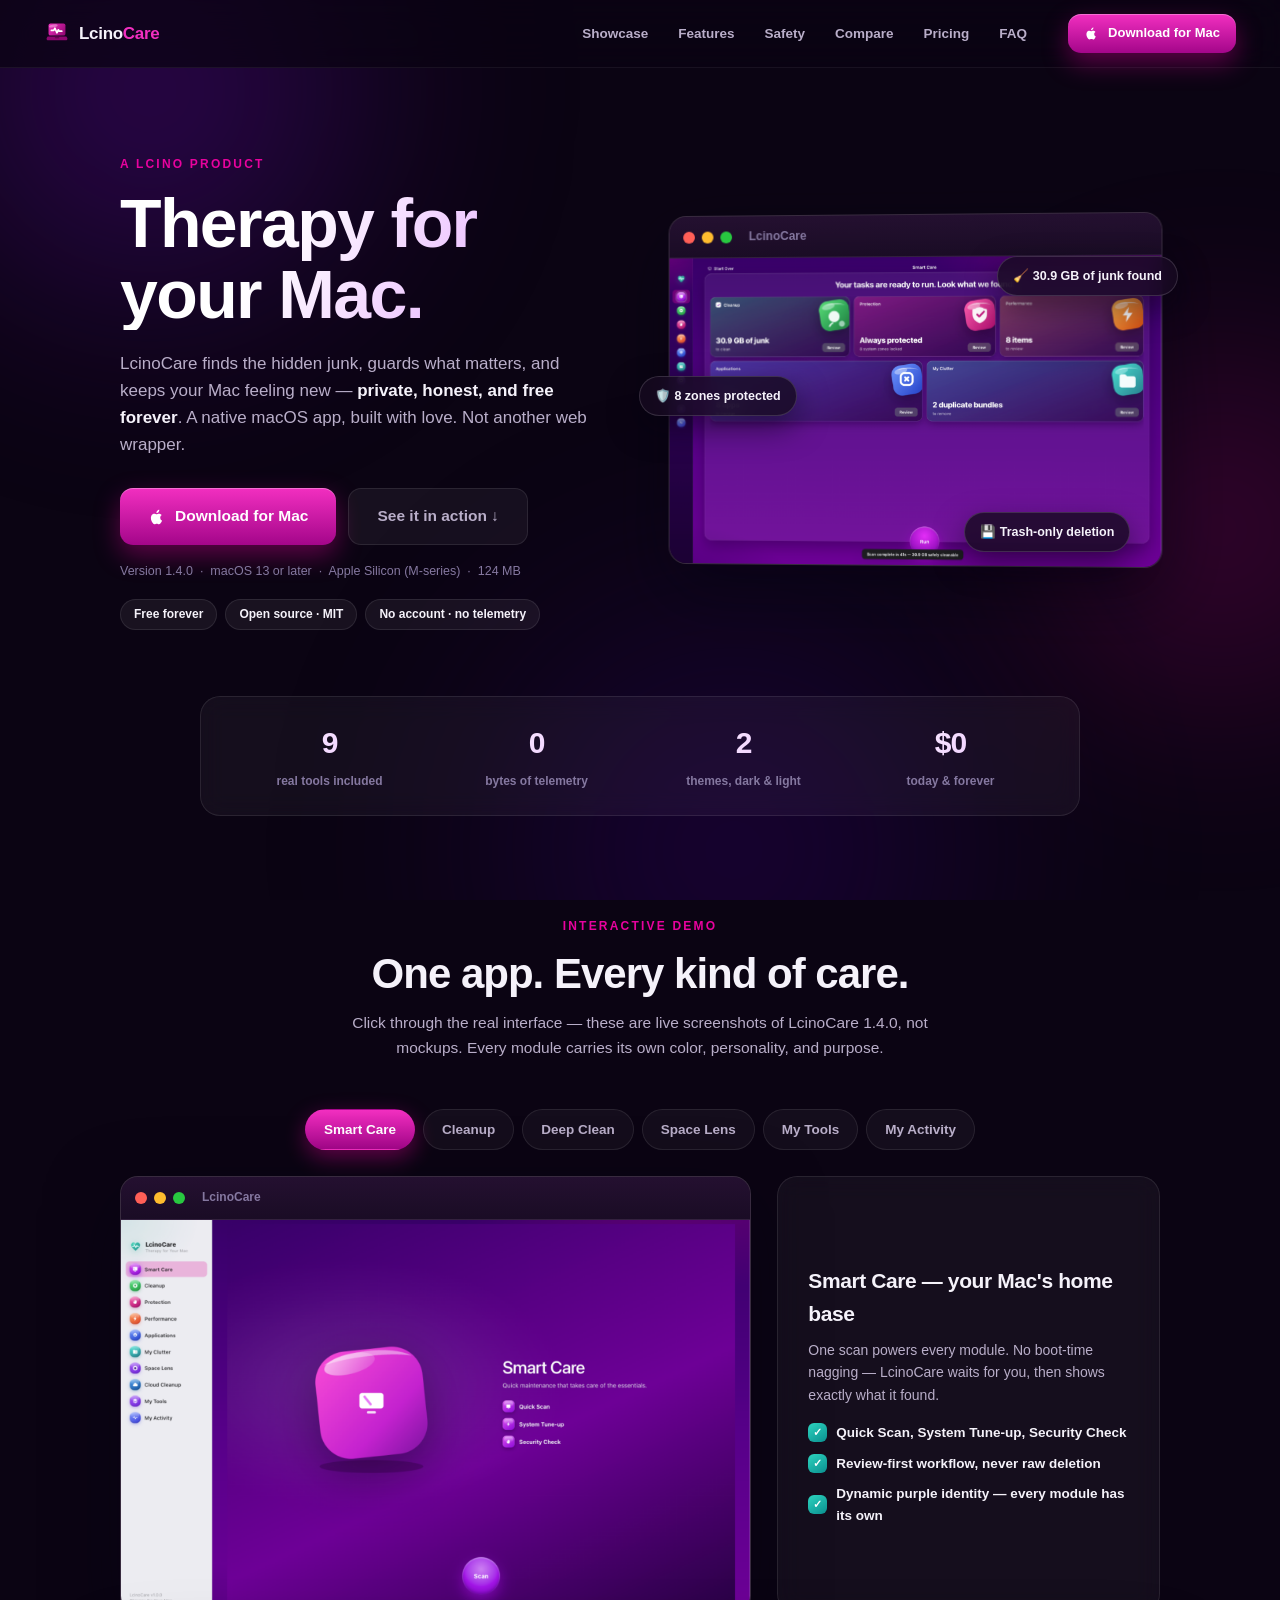
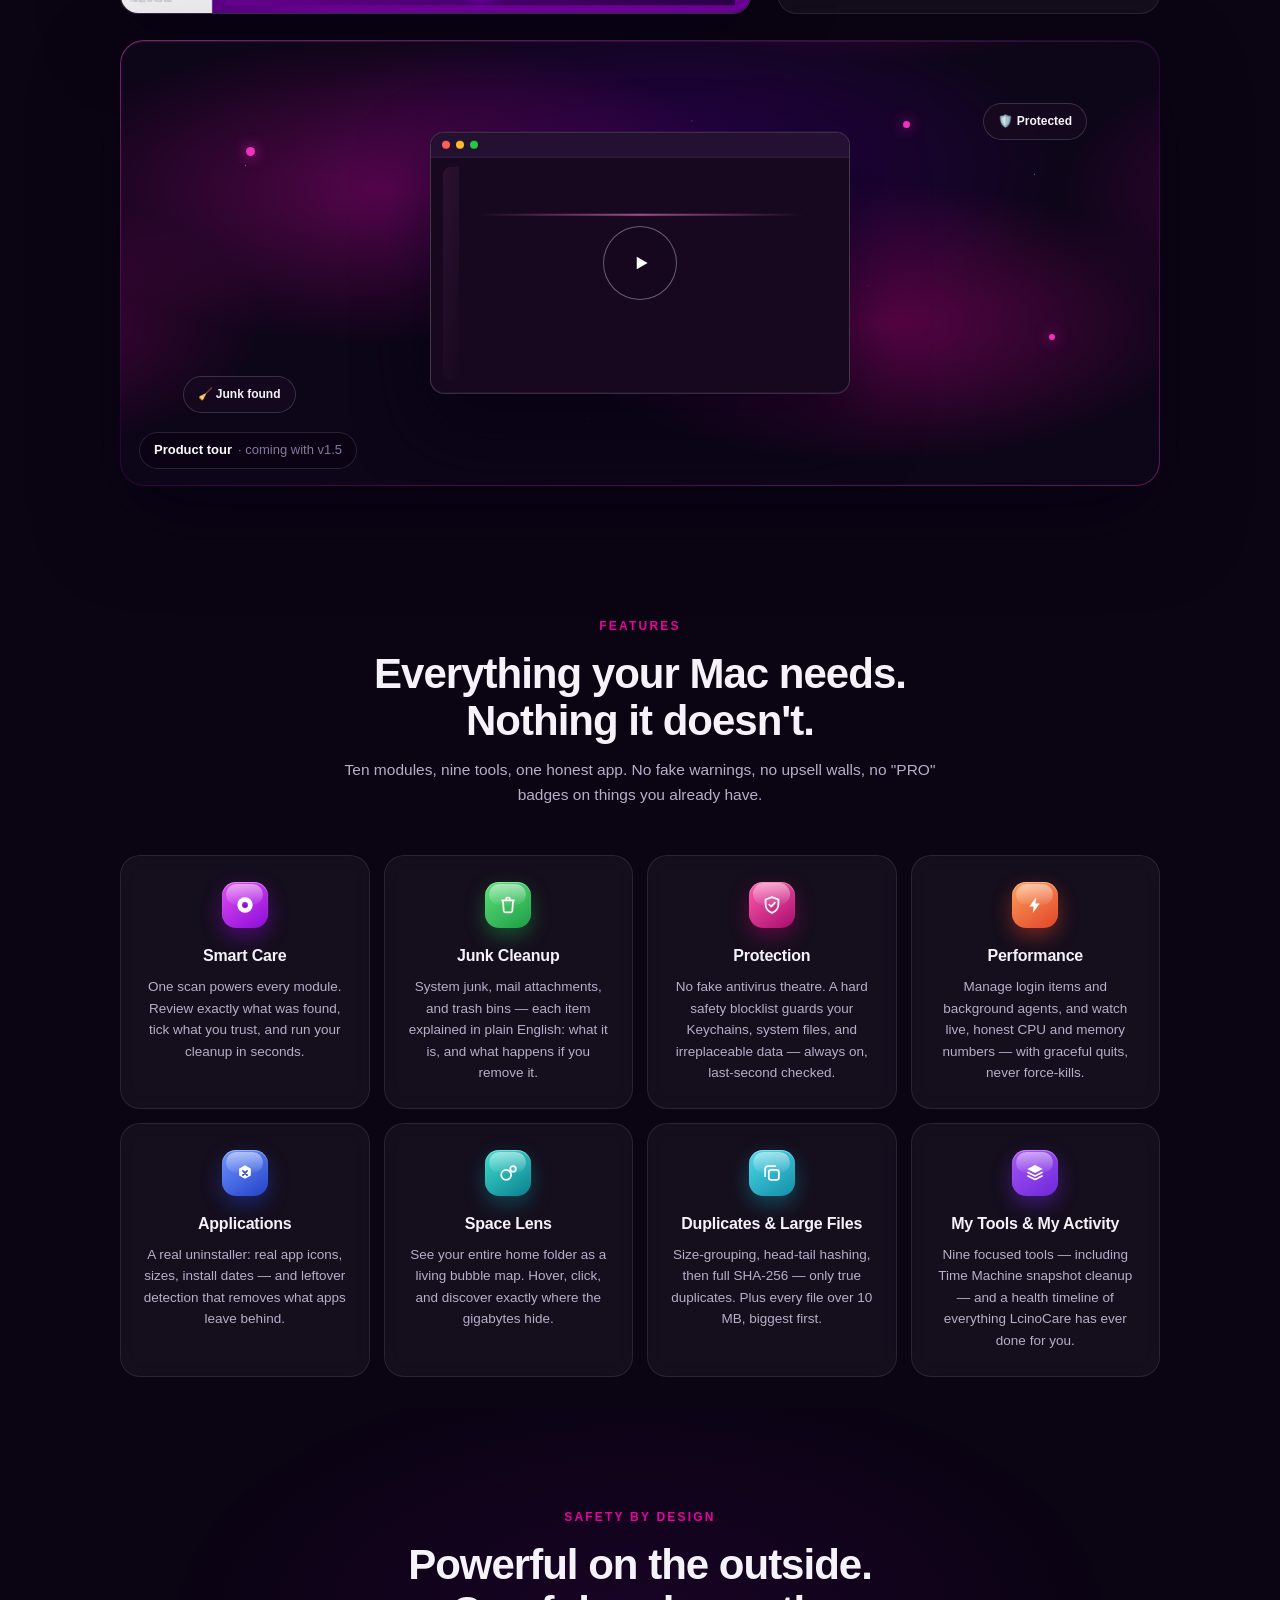
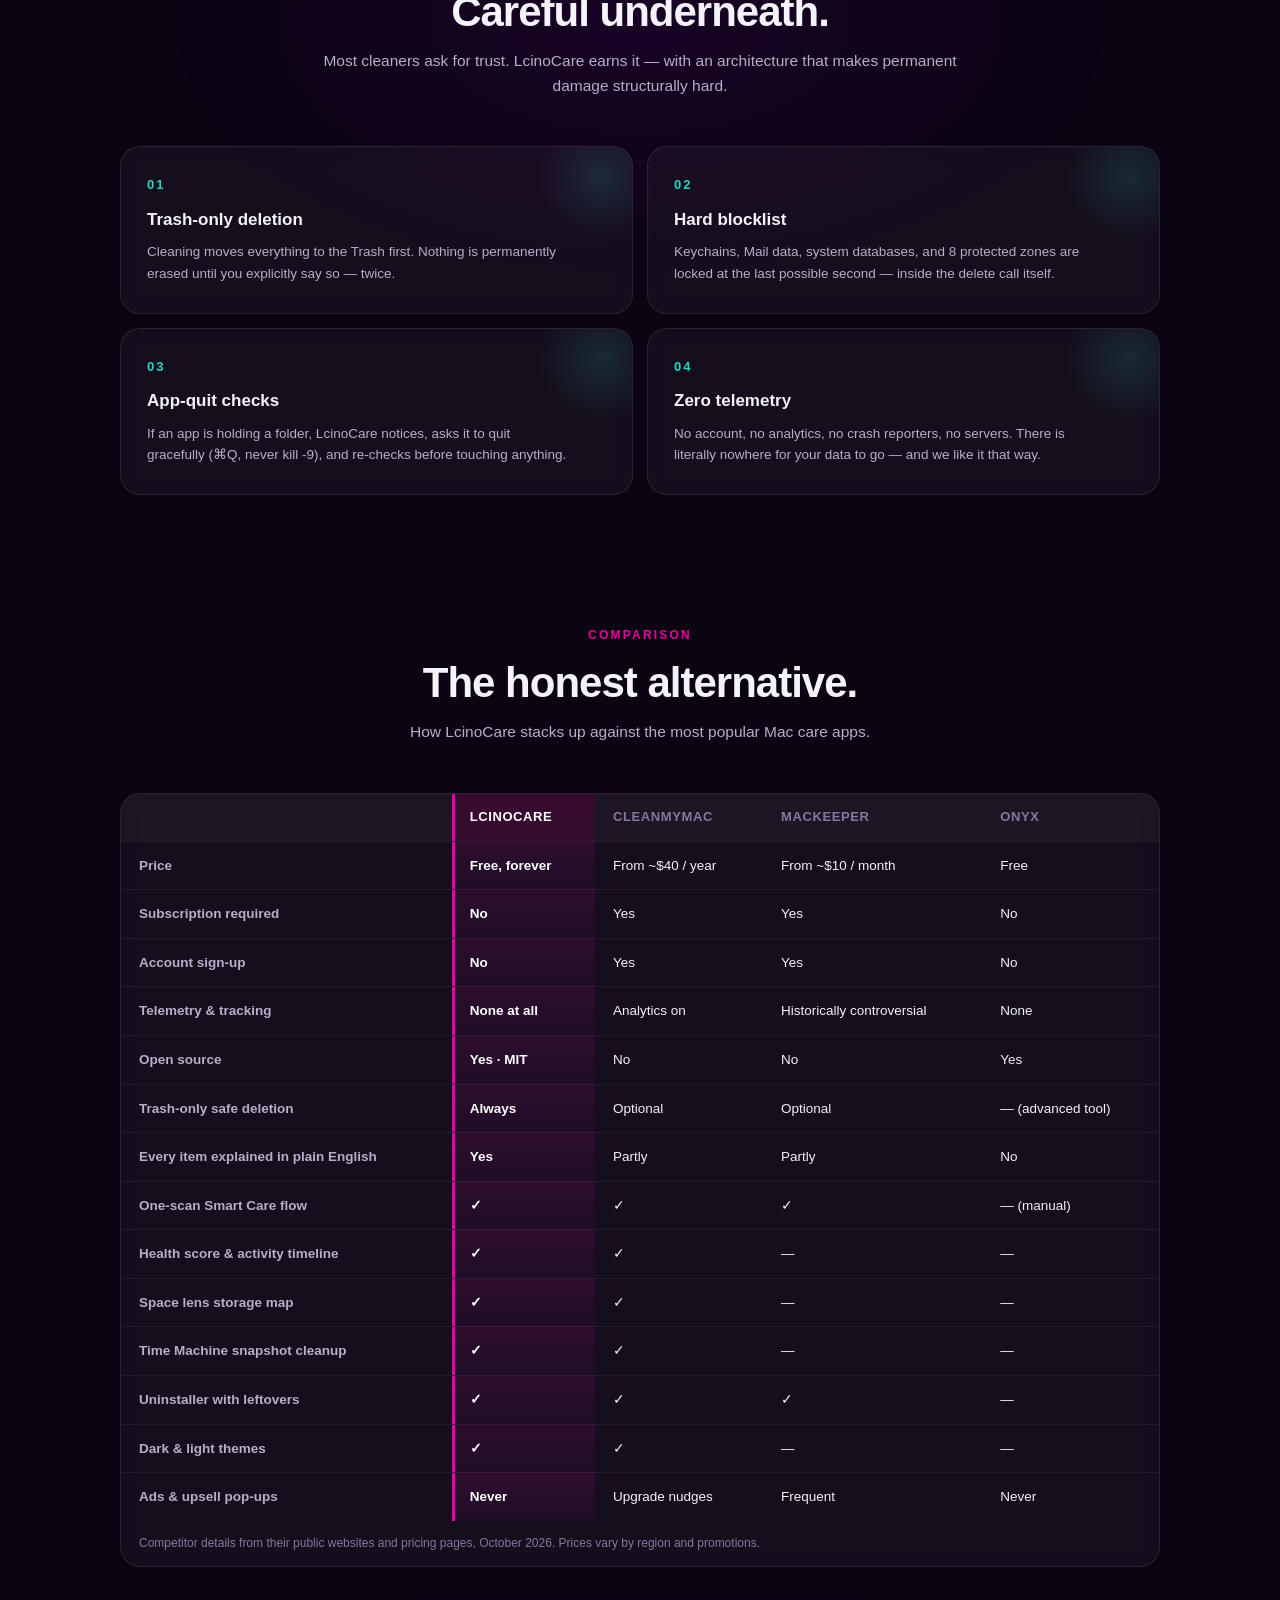
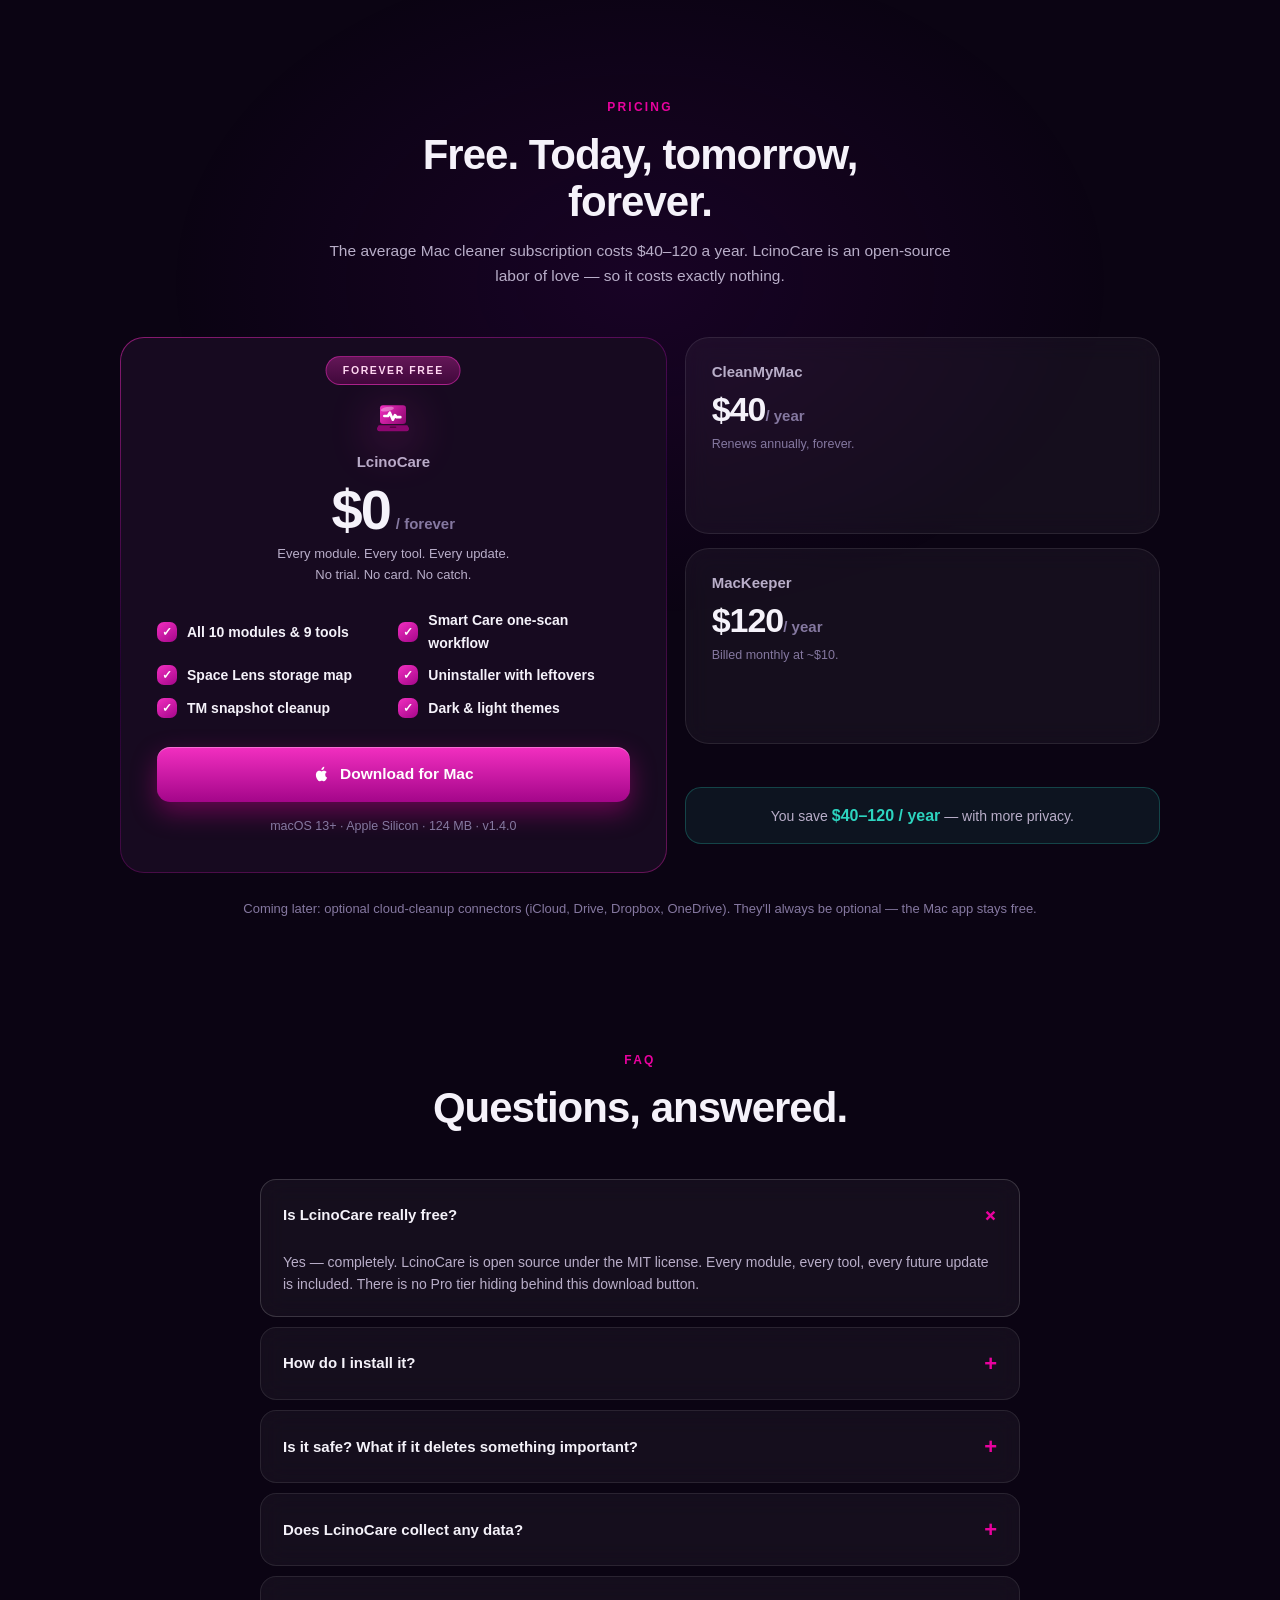
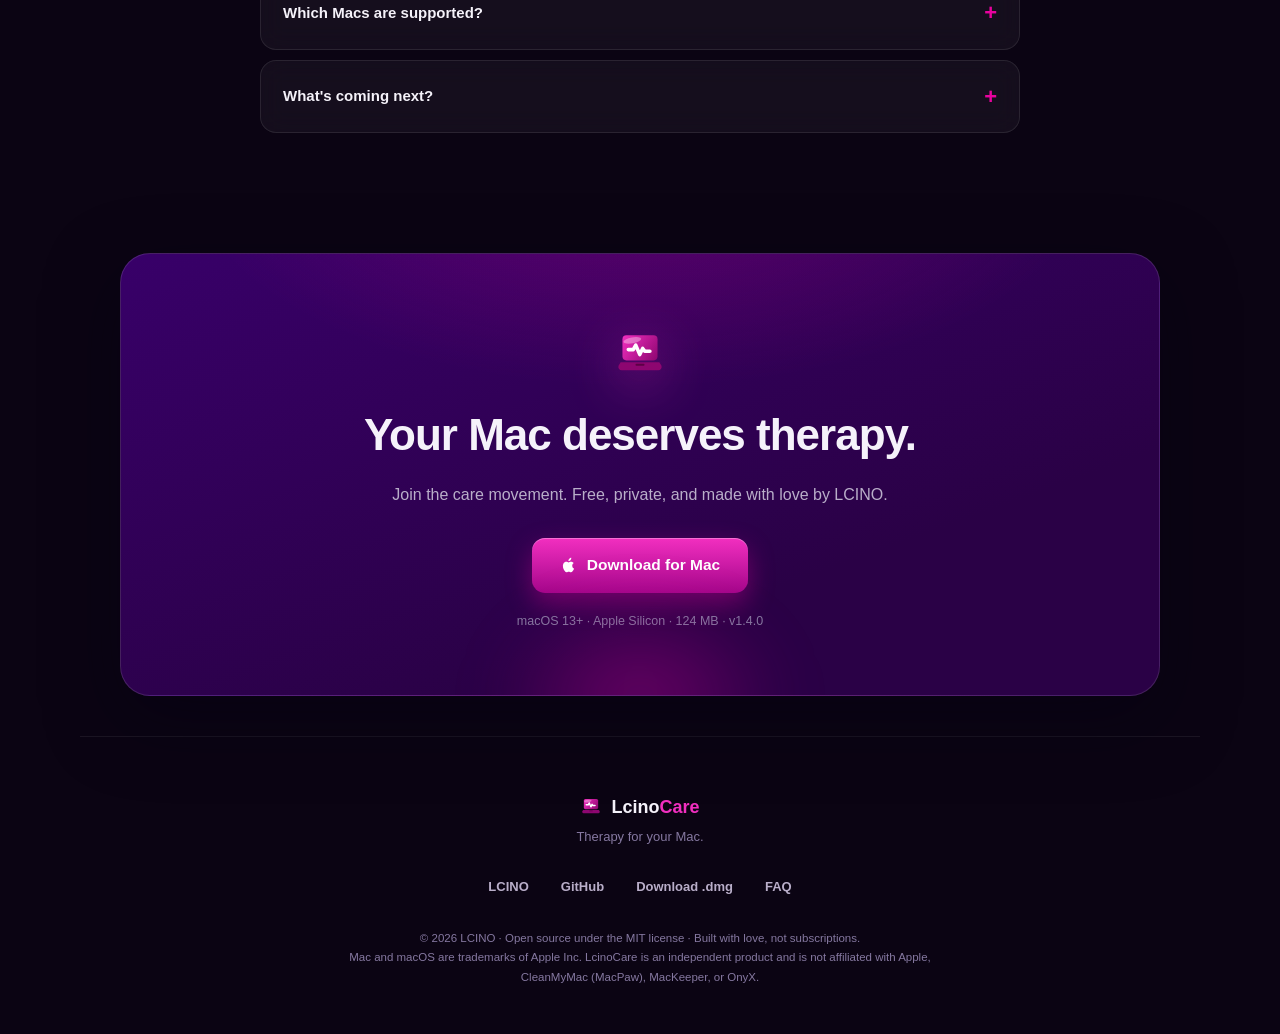
==== index.html @ 680eddaa "LcinoCare landing page — cinematic dark, interactive showcase, comparison & pricing" ====
<!DOCTYPE html>
<html lang="en">
<head>
  <meta charset="UTF-8" />
  <meta name="viewport" content="width=device-width, initial-scale=1.0" />
  <title>LcinoCare — Therapy for Your Mac</title>
  <meta name="description" content="LcinoCare is a free, open-source, native macOS care app. Find hidden junk, visualize your storage, uninstall apps cleanly, and keep your Mac fast — private, honest, and safe by design." />
  <meta property="og:title" content="LcinoCare — Therapy for Your Mac" />
  <meta property="og:description" content="The free, private, native Mac cleaner. Trash-only safety, zero telemetry, no subscription. Ever." />
  <meta property="og:type" content="website" />
  <meta property="og:url" content="https://care.lcino.com/" />
  <meta property="og:image" content="https://care.lcino.com/assets/screens/smart-results.png" />
  <link rel="icon" type="image/svg+xml" href="favicon.svg" />
  <link rel="stylesheet" href="assets/css/style.css" />
</head>
<body>
  <div class="bg-orbs" aria-hidden="true">
    <span class="orb orb-a"></span>
    <span class="orb orb-b"></span>
    <span class="orb orb-c"></span>
  </div>

  <!-- ── Nav ─────────────────────────────────────────────── -->
  <header class="nav" id="top">
    <a class="nav-brand" href="#top">
      <img src="assets/img/logo.svg" alt="" width="26" height="26" />
      <span>Lcino<b>Care</b></span>
    </a>
    <nav class="nav-links">
      <a href="#showcase">Showcase</a>
      <a href="#features">Features</a>
      <a href="#safety">Safety</a>
      <a href="#compare">Compare</a>
      <a href="#pricing">Pricing</a>
      <a href="#faq">FAQ</a>
    </nav>
    <a class="btn btn-primary btn-sm" data-dl href="#">
      <svg width="15" height="15" viewBox="0 0 24 24" fill="currentColor" aria-hidden="true"><path d="M16.3 12.9c0-2.3 1.9-3.4 2-3.5-1.1-1.6-2.8-1.8-3.4-1.8-1.4-.1-2.8.9-3.5.9-.7 0-1.8-.8-3-.8-1.5 0-3 .9-3.8 2.3-1.6 2.8-.4 7 1.2 9.3.8 1.1 1.7 2.3 2.9 2.3 1.2 0 1.6-.7 3-.7 1.4 0 1.8.8 3 .7 1.2 0 2-1.1 2.8-2.2.9-1.3 1.3-2.5 1.3-2.6-.1 0-2.5-1-2.5-3.9zM14.1 5.3c.6-.8 1.1-1.9 1-3-1 0-2.1.7-2.8 1.5-.6.7-1.2 1.8-1 2.9 1.1 0 2.2-.6 2.8-1.4z"/></svg>
      Download for Mac
    </a>
  </header>

  <!-- ── Hero ────────────────────────────────────────────── -->
  <section class="hero">
    <div class="hero-copy">
      <div class="kicker reveal">A LCINO product</div>
      <h1 class="reveal">Therapy for<br />your Mac.</h1>
      <p class="hero-sub reveal">LcinoCare finds the hidden junk, guards what matters, and keeps your Mac
        feeling new — <b>private, honest, and free forever</b>. A native macOS app,
        built with love. Not another web wrapper.</p>
      <div class="hero-cta reveal">
        <a class="btn btn-primary btn-lg" data-dl href="#">
          <svg width="18" height="18" viewBox="0 0 24 24" fill="currentColor" aria-hidden="true"><path d="M16.3 12.9c0-2.3 1.9-3.4 2-3.5-1.1-1.6-2.8-1.8-3.4-1.8-1.4-.1-2.8.9-3.5.9-.7 0-1.8-.8-3-.8-1.5 0-3 .9-3.8 2.3-1.6 2.8-.4 7 1.2 9.3.8 1.1 1.7 2.3 2.9 2.3 1.2 0 1.6-.7 3-.7 1.4 0 1.8.8 3 .7 1.2 0 2-1.1 2.8-2.2.9-1.3 1.3-2.5 1.3-2.6-.1 0-2.5-1-2.5-3.9zM14.1 5.3c.6-.8 1.1-1.9 1-3-1 0-2.1.7-2.8 1.5-.6.7-1.2 1.8-1 2.9 1.1 0 2.2-.6 2.8-1.4z"/></svg>
          Download for Mac
        </a>
        <a class="btn btn-ghost btn-lg" href="#showcase">See it in action ↓</a>
      </div>
      <div class="hero-meta reveal">Version 1.4.0 &nbsp;·&nbsp; macOS 13 or later &nbsp;·&nbsp; Apple Silicon (M-series) &nbsp;·&nbsp; 124 MB</div>
      <div class="hero-badges reveal">
        <span class="badge">Free forever</span>
        <span class="badge">Open source · MIT</span>
        <span class="badge">No account · no telemetry</span>
      </div>
    </div>

    <div class="hero-stage reveal">
      <div class="tilt-wrap" id="hero-tilt">
        <div class="mac-window tilt-window">
          <div class="mac-titlebar"><i></i><i></i><i></i><span>LcinoCare</span></div>
          <img src="assets/screens/smart-results.png" alt="LcinoCare Smart Care screen with scan results and the floating Run button" />
        </div>
      </div>
      <div class="hero-float chip-1">🧹 30.9 GB of junk found</div>
      <div class="hero-float chip-2">🛡️ 8 zones protected</div>
      <div class="hero-float chip-3">💾 Trash-only deletion</div>
    </div>
  </section>

  <div class="stat-strip reveal">
    <div class="stat"><b>9</b><span>real tools included</span></div>
    <div class="stat"><b>0</b><span>bytes of telemetry</span></div>
    <div class="stat"><b>2</b><span>themes, dark &amp; light</span></div>
    <div class="stat"><b>$0</b><span>today &amp; forever</span></div>
  </div>

  <!-- ── Showcase ────────────────────────────────────────── -->
  <section class="section" id="showcase">
    <div class="section-head reveal">
      <div class="kicker">Interactive demo</div>
      <h2>One app. Every kind of care.</h2>
      <p>Click through the real interface — these are live screenshots of LcinoCare 1.4.0,
        not mockups. Every module carries its own color, personality, and purpose.</p>
    </div>

    <div class="showcase reveal">
      <div class="show-tabs" role="tablist" id="show-tabs">
        <button class="show-tab active" data-tab="smart" role="tab">Smart Care</button>
        <button class="show-tab" data-tab="cleanup" role="tab">Cleanup</button>
        <button class="show-tab" data-tab="manager" role="tab">Deep Clean</button>
        <button class="show-tab" data-tab="lens" role="tab">Space Lens</button>
        <button class="show-tab" data-tab="tools" role="tab">My Tools</button>
        <button class="show-tab" data-tab="activity" role="tab">My Activity</button>
      </div>

      <div class="show-stage" id="show-stage">
        <div class="mac-window">
          <div class="mac-titlebar"><i></i><i></i><i></i><span>LcinoCare</span></div>
          <div class="show-screens">
            <img data-screen="smart" src="assets/screens/smart-landing.png" alt="Smart Care landing with the Scan button" class="active" />
            <img data-screen="cleanup" src="assets/screens/cleanup-landing.png" alt="Junk Cleanup module landing in green" loading="lazy" decoding="async" />
            <img data-screen="manager" src="assets/screens/cleanup-manager.png" alt="Cleanup Manager three-pane interface" loading="lazy" decoding="async" />
            <img data-screen="lens" src="assets/screens/spacelens.png" alt="Space Lens bubble map of the home folder" loading="lazy" decoding="async" />
            <img data-screen="tools" src="assets/screens/my-tools.png" alt="My Tools grid with nine tools" loading="lazy" decoding="async" />
            <img data-screen="activity" src="assets/screens/my-activity.png" alt="My Activity health and history page" loading="lazy" decoding="async" />
          </div>
        </div>

        <div class="show-caption" id="show-caption">
          <h3 id="cap-title"></h3>
          <p id="cap-text"></p>
          <ul class="cap-list" id="cap-list"></ul>
        </div>
      </div>

      <div class="video-slot reveal">
        <div class="video-frame">
          <div class="v-scene" aria-hidden="true">
            <div class="v-mesh"></div>
            <div class="v-stars"></div>
            <div class="v-content">
              <div class="v-window">
                <div class="v-titlebar"><i></i><i></i><i></i></div>
                <div class="v-screen">
                  <svg class="v-pulse" viewBox="0 0 220 60" preserveAspectRatio="none">
                    <path d="M0 34 H34 l10-16 14 30 12-22 8 10 H106 l10-16 14 30 12-22 8 10 H220" fill="none" stroke="#ff7fdc" stroke-width="2.6" stroke-linecap="round" stroke-linejoin="round"/>
                  </svg>
                  <div class="v-beam"></div>
                  <div class="v-scan-line"></div>
                </div>
              </div>
              <span class="v-orbit o-a"></span>
              <span class="v-orbit o-b"></span>
              <span class="v-orbit o-c"></span>
              <span class="v-chip-float f-a">🧹 Junk found</span>
              <span class="v-chip-float f-b">🛡️ Protected</span>
            </div>
          </div>
          <button class="v-play" id="v-play" aria-label="Play product tour">
            <svg width="26" height="26" viewBox="0 0 24 24" fill="none" aria-hidden="true"><path d="M9 6.2l10 5.8-10 5.8z" fill="currentColor"/></svg>
          </button>
          <div class="v-label"><b>Product tour</b><span id="v-soon">· coming with v1.5</span></div>
        </div>
      </div>
    </div>
  </section>

  <!-- ── Features ────────────────────────────────────────── -->
  <section class="section" id="features">
    <div class="section-head reveal">
      <div class="kicker">Features</div>
      <h2>Everything your Mac needs.<br />Nothing it doesn't.</h2>
      <p>Ten modules, nine tools, one honest app. No fake warnings, no upsell walls,
        no "PRO" badges on things you already have.</p>
    </div>

    <div class="feature-grid">
      <div class="feature-card reveal">
        <span class="f-ico" style="--a:#e14ff2;--b:#8b0bd8"><svg width="22" height="22" viewBox="0 0 24 24" fill="none"><circle cx="12" cy="12" r="8.4" fill="#fff"/><circle cx="12" cy="12" r="3.2" fill="#8b0bd8"/></svg></span>
        <h3>Smart Care</h3>
        <p>One scan powers every module. Review exactly what was found, tick what you trust,
           and run your cleanup in seconds.</p>
      </div>
      <div class="feature-card reveal">
        <span class="f-ico" style="--a:#5ee07a;--b:#1e9e46"><svg width="22" height="22" viewBox="0 0 24 24" fill="none"><path d="M5.5 7h13M10 7V5.2A1.2 1.2 0 0 1 11.2 4h1.6A1.2 1.2 0 0 1 14 5.2V7m3.5 0l-.8 11.2a2 2 0 0 1-2 1.8H9.3a2 2 0 0 1-2-1.8L6.5 7" stroke="#fff" stroke-width="1.9" stroke-linecap="round" stroke-linejoin="round"/></svg></span>
        <h3>Junk Cleanup</h3>
        <p>System junk, mail attachments, and trash bins — each item explained in plain
           English: what it is, and what happens if you remove it.</p>
      </div>
      <div class="feature-card reveal">
        <span class="f-ico" style="--a:#ff5fb0;--b:#a80b6b"><svg width="22" height="22" viewBox="0 0 24 24" fill="none"><path d="M12 3.4l7 2.6v5.2c0 4.6-2.9 7.7-7 9.4-4.1-1.7-7-4.8-7-9.4V6z" stroke="#fff" stroke-width="1.9" stroke-linejoin="round"/><path d="M9 11.6l2.2 2.2 4-4.4" stroke="#fff" stroke-width="1.9" stroke-linecap="round" stroke-linejoin="round"/></svg></span>
        <h3>Protection</h3>
        <p>No fake antivirus theatre. A hard safety blocklist guards your Keychains,
           system files, and irreplaceable data — always on, last-second checked.</p>
      </div>
      <div class="feature-card reveal">
        <span class="f-ico" style="--a:#ff9f5a;--b:#e0442a"><svg width="22" height="22" viewBox="0 0 24 24" fill="none"><path d="M13.4 3.4L5.8 13.6h4.6l-.8 7 7.6-10.2h-4.7z" fill="#fff"/></svg></span>
        <h3>Performance</h3>
        <p>Manage login items and background agents, and watch live, honest CPU and
           memory numbers — with graceful quits, never force-kills.</p>
      </div>
      <div class="feature-card reveal">
        <span class="f-ico" style="--a:#6f97ff;--b:#2440c8"><svg width="22" height="22" viewBox="0 0 24 24" fill="none"><path d="M12 3.6l6.4 3.7v7.4L12 18.4l-6.4-3.7V7.3z" fill="#fff"/><path d="M9.7 9.7l4.6 4.6m0-4.6l-4.6 4.6" stroke="#2440c8" stroke-width="1.8" stroke-linecap="round"/></svg></span>
        <h3>Applications</h3>
        <p>A real uninstaller: real app icons, sizes, install dates — and leftover
           detection that removes what apps leave behind.</p>
      </div>
      <div class="feature-card reveal">
        <span class="f-ico" style="--a:#3fe0d0;--b:#0b7f8f"><svg width="22" height="22" viewBox="0 0 24 24" fill="none"><circle cx="10" cy="14" r="5.4" stroke="#fff" stroke-width="1.9"/><circle cx="17.5" cy="7.5" r="3" stroke="#fff" stroke-width="1.9"/></svg></span>
        <h3>Space Lens</h3>
        <p>See your entire home folder as a living bubble map. Hover, click, and
           discover exactly where the gigabytes hide.</p>
      </div>
      <div class="feature-card reveal">
        <span class="f-ico" style="--a:#4fd8ea;--b:#128fa8"><svg width="22" height="22" viewBox="0 0 24 24" fill="none"><rect x="8.5" y="8.5" width="11" height="11" rx="2.6" stroke="#fff" stroke-width="1.9"/><path d="M15.5 4.5h-8a3 3 0 0 0-3 3v8" stroke="#fff" stroke-width="1.9" stroke-linecap="round"/></svg></span>
        <h3>Duplicates &amp; Large Files</h3>
        <p>Size-grouping, head-tail hashing, then full SHA-256 — only true duplicates.
           Plus every file over 10 MB, biggest first.</p>
      </div>
      <div class="feature-card reveal">
        <span class="f-ico" style="--a:#a855f7;--b:#6d28d9"><svg width="22" height="22" viewBox="0 0 24 24" fill="none"><path d="M12 3.4l8.4 4.3L12 12 3.6 7.7z" fill="#fff"/><path d="M4.4 11.4L12 15.3l7.6-3.9M4.4 15.2L12 19.1l7.6-3.9" stroke="#fff" stroke-width="1.9" stroke-linecap="round" stroke-linejoin="round"/></svg></span>
        <h3>My Tools &amp; My Activity</h3>
        <p>Nine focused tools — including Time Machine snapshot cleanup — and a health
           timeline of everything LcinoCare has ever done for you.</p>
      </div>
    </div>
  </section>

  <!-- ── Safety ──────────────────────────────────────────── -->
  <section class="section section-alt" id="safety">
    <div class="section-head reveal">
      <div class="kicker">Safety by design</div>
      <h2>Powerful on the outside.<br />Careful underneath.</h2>
      <p>Most cleaners ask for trust. LcinoCare earns it — with an architecture
         that makes permanent damage structurally hard.</p>
    </div>
    <div class="safety-grid">
      <div class="safety-card reveal">
        <div class="s-num">01</div>
        <h3>Trash-only deletion</h3>
        <p>Cleaning moves everything to the Trash first. Nothing is permanently erased
           until you explicitly say so — twice.</p>
      </div>
      <div class="safety-card reveal">
        <div class="s-num">02</div>
        <h3>Hard blocklist</h3>
        <p>Keychains, Mail data, system databases, and 8 protected zones are locked at
           the last possible second — inside the delete call itself.</p>
      </div>
      <div class="safety-card reveal">
        <div class="s-num">03</div>
        <h3>App-quit checks</h3>
        <p>If an app is holding a folder, LcinoCare notices, asks it to quit gracefully
           (⌘Q, never kill -9), and re-checks before touching anything.</p>
      </div>
      <div class="safety-card reveal">
        <div class="s-num">04</div>
        <h3>Zero telemetry</h3>
        <p>No account, no analytics, no crash reporters, no servers. There is literally
           nowhere for your data to go — and we like it that way.</p>
      </div>
    </div>
  </section>

  <!-- ── Comparison ──────────────────────────────────────── -->
  <section class="section" id="compare">
    <div class="section-head reveal">
      <div class="kicker">Comparison</div>
      <h2>The honest alternative.</h2>
      <p>How LcinoCare stacks up against the most popular Mac care apps.</p>
    </div>
    <div class="table-wrap reveal">
      <table class="cmp-table">
        <thead>
          <tr>
            <th></th>
            <th class="us">LcinoCare</th>
            <th>CleanMyMac</th>
            <th>MacKeeper</th>
            <th>OnyX</th>
          </tr>
        </thead>
        <tbody>
          <tr><td>Price</td><td class="us">Free, forever</td><td>From ~$40 / year</td><td>From ~$10 / month</td><td>Free</td></tr>
          <tr><td>Subscription required</td><td class="us">No</td><td>Yes</td><td>Yes</td><td>No</td></tr>
          <tr><td>Account sign-up</td><td class="us">No</td><td>Yes</td><td>Yes</td><td>No</td></tr>
          <tr><td>Telemetry &amp; tracking</td><td class="us">None at all</td><td>Analytics on</td><td>Historically controversial</td><td>None</td></tr>
          <tr><td>Open source</td><td class="us">Yes · MIT</td><td>No</td><td>No</td><td>Yes</td></tr>
          <tr><td>Trash-only safe deletion</td><td class="us">Always</td><td>Optional</td><td>Optional</td><td>— (advanced tool)</td></tr>
          <tr><td>Every item explained in plain English</td><td class="us">Yes</td><td>Partly</td><td>Partly</td><td>No</td></tr>
          <tr><td>One-scan Smart Care flow</td><td class="us">✓</td><td>✓</td><td>✓</td><td>— (manual)</td></tr>
          <tr><td>Health score &amp; activity timeline</td><td class="us">✓</td><td>✓</td><td>—</td><td>—</td></tr>
          <tr><td>Space lens storage map</td><td class="us">✓</td><td>✓</td><td>—</td><td>—</td></tr>
          <tr><td>Time Machine snapshot cleanup</td><td class="us">✓</td><td>✓</td><td>—</td><td>—</td></tr>
          <tr><td>Uninstaller with leftovers</td><td class="us">✓</td><td>✓</td><td>✓</td><td>—</td></tr>
          <tr><td>Dark &amp; light themes</td><td class="us">✓</td><td>✓</td><td>—</td><td>—</td></tr>
          <tr><td>Ads &amp; upsell pop-ups</td><td class="us">Never</td><td>Upgrade nudges</td><td>Frequent</td><td>Never</td></tr>
        </tbody>
      </table>
      <p class="table-note">Competitor details from their public websites and pricing pages, October 2026. Prices vary by region and promotions.</p>
    </div>
  </section>

  <!-- ── Pricing ─────────────────────────────────────────── -->
  <section class="section section-alt" id="pricing">
    <div class="section-head reveal">
      <div class="kicker">Pricing</div>
      <h2>Free. Today, tomorrow,<br />forever.</h2>
      <p>The average Mac cleaner subscription costs $40–120 a year. LcinoCare is
         an open-source labor of love — so it costs exactly nothing.</p>
    </div>
    <div class="pricing-wrap reveal">
      <div class="price-card main-price">
        <div class="mp-ribbon">Forever Free</div>
        <div class="mp-head">
          <img src="assets/img/logo.svg" alt="" width="40" height="40" />
          <div class="p-name">LcinoCare</div>
          <div class="p-price">$0<span>/ forever</span></div>
          <p class="mp-tag">Every module. Every tool. Every update.<br />No trial. No card. No catch.</p>
        </div>
        <ul class="p-list p-list-2">
          <li>All 10 modules &amp; 9 tools</li>
          <li>Smart Care one-scan workflow</li>
          <li>Space Lens storage map</li>
          <li>Uninstaller with leftovers</li>
          <li>TM snapshot cleanup</li>
          <li>Dark &amp; light themes</li>
        </ul>
        <a class="btn btn-primary btn-lg btn-block" data-dl href="#">
          <svg width="18" height="18" viewBox="0 0 24 24" fill="currentColor" aria-hidden="true"><path d="M16.3 12.9c0-2.3 1.9-3.4 2-3.5-1.1-1.6-2.8-1.8-3.4-1.8-1.4-.1-2.8.9-3.5.9-.7 0-1.8-.8-3-.8-1.5 0-3 .9-3.8 2.3-1.6 2.8-.4 7 1.2 9.3.8 1.1 1.7 2.3 2.9 2.3 1.2 0 1.6-.7 3-.7 1.4 0 1.8.8 3 .7 1.2 0 2-1.1 2.8-2.2.9-1.3 1.3-2.5 1.3-2.6-.1 0-2.5-1-2.5-3.9zM14.1 5.3c.6-.8 1.1-1.9 1-3-1 0-2.1.7-2.8 1.5-.6.7-1.2 1.8-1 2.9 1.1 0 2.2-.6 2.8-1.4z"/></svg>
          Download for Mac
        </a>
        <p class="p-note">macOS 13+ · Apple Silicon · 124 MB · v1.4.0</p>
      </div>
      <div class="price-side">
        <div class="price-card mini">
          <div class="p-name">CleanMyMac</div>
          <div class="p-price muted">$40<span>/ year</span></div>
          <p>Renews annually, forever.</p>
        </div>
        <div class="price-card mini">
          <div class="p-name">MacKeeper</div>
          <div class="p-price muted">$120<span>/ year</span></div>
          <p>Billed monthly at ~$10.</p>
        </div>
        <div class="save-pill">You save <b>$40–120 / year</b> — with more privacy.</div>
      </div>
    </div>
    <p class="pricing-foot reveal">Coming later: optional cloud-cleanup connectors (iCloud, Drive, Dropbox, OneDrive).
      They'll always be optional — the Mac app stays free.</p>
  </section>

  <!-- ── FAQ ─────────────────────────────────────────────── -->
  <section class="section" id="faq">
    <div class="section-head reveal">
      <div class="kicker">FAQ</div>
      <h2>Questions, answered.</h2>
    </div>
    <div class="faq-list reveal">
      <details open>
        <summary>Is LcinoCare really free?</summary>
        <p>Yes — completely. LcinoCare is open source under the MIT license. Every module,
           every tool, every future update is included. There is no Pro tier hiding behind
           this download button.</p>
      </details>
      <details>
        <summary>How do I install it?</summary>
        <p>Download the .dmg, open it, and drag LcinoCare into Applications. On first launch,
           macOS will note the app isn't from the App Store — right-click it and choose
           <b>Open</b> once. (Proper notarization is on the roadmap.) The Mac App Store
           version will arrive later.</p>
      </details>
      <details>
        <summary>Is it safe? What if it deletes something important?</summary>
        <p>LcinoCare only ever moves items to the Trash — never permanent deletion — until
           you explicitly empty it. A hard blocklist locks Keychains, Mail data, system
           databases, and other sensitive zones inside the delete call itself. And every
           single item is explained: what it is, and what happens if you remove it.</p>
      </details>
      <details>
        <summary>Does LcinoCare collect any data?</summary>
        <p>No. There is no account, no analytics, no crash reporting, and no server to send
           anything to. Scan results and history never leave your Mac.</p>
      </details>
      <details>
        <summary>Which Macs are supported?</summary>
        <p>Any Mac with Apple Silicon (M1, M2, M3, M4) running macOS 13 Ventura or later.
           The app is a native 124 MB download with no bundled adware.</p>
      </details>
      <details>
        <summary>What's coming next?</summary>
        <p>Cloud-cleanup connectors (iCloud, Google Drive, Dropbox, OneDrive), notarized
           builds with auto-update, a menu-bar widget, and scheduled scans — in that order,
           driven by what users actually ask for.</p>
      </details>
    </div>
  </section>

  <!-- ── Final CTA ───────────────────────────────────────── -->
  <section class="final-cta reveal">
    <div class="cta-panel">
      <div class="cta-glow" aria-hidden="true"></div>
      <img src="assets/img/logo.svg" alt="" width="54" height="54" />
      <h2>Your Mac deserves therapy.</h2>
      <p>Join the care movement. Free, private, and made with love by LCINO.</p>
      <a class="btn btn-primary btn-lg" data-dl href="#">
        <svg width="18" height="18" viewBox="0 0 24 24" fill="currentColor" aria-hidden="true"><path d="M16.3 12.9c0-2.3 1.9-3.4 2-3.5-1.1-1.6-2.8-1.8-3.4-1.8-1.4-.1-2.8.9-3.5.9-.7 0-1.8-.8-3-.8-1.5 0-3 .9-3.8 2.3-1.6 2.8-.4 7 1.2 9.3.8 1.1 1.7 2.3 2.9 2.3 1.2 0 1.6-.7 3-.7 1.4 0 1.8.8 3 .7 1.2 0 2-1.1 2.8-2.2.9-1.3 1.3-2.5 1.3-2.6-.1 0-2.5-1-2.5-3.9zM14.1 5.3c.6-.8 1.1-1.9 1-3-1 0-2.1.7-2.8 1.5-.6.7-1.2 1.8-1 2.9 1.1 0 2.2-.6 2.8-1.4z"/></svg>
        Download for Mac
      </a>
      <p class="cta-meta">macOS 13+ · Apple Silicon · 124 MB · v1.4.0</p>
    </div>
  </section>

  <!-- ── Footer ──────────────────────────────────────────── -->
  <footer class="footer">
    <div class="foot-brand">
      <img src="assets/img/logo.svg" alt="" width="22" height="22" />
      <span>Lcino<b>Care</b></span>
    </div>
    <p class="foot-tag">Therapy for your Mac.</p>
    <nav class="foot-links">
      <a href="https://lcino.com" target="_blank" rel="noopener">LCINO</a>
      <a href="https://github.com/lcino/lcinocare" target="_blank" rel="noopener">GitHub</a>
      <a data-dl href="#">Download .dmg</a>
      <a href="#faq">FAQ</a>
    </nav>
    <p class="foot-fine">© 2026 LCINO · Open source under the MIT license · Built with love, not subscriptions.<br />
      Mac and macOS are trademarks of Apple Inc. LcinoCare is an independent product and is not affiliated with Apple,
      CleanMyMac (MacPaw), MacKeeper, or OnyX.</p>
  </footer>

  <script src="assets/js/main.js"></script>
</body>
</html>
---- assets/css/style.css ----
/* LcinoCare — marketing site design system.
   Cinematic dark, LCINO purple identity, glass surfaces, fluid motion.
   No frameworks, no web fonts — system stack only, instant load. */

:root {
  --bg: #0b0413;
  --bg-2: #12081f;
  --ink: #f5f2fa;
  --ink-2: #b9aec9;
  --ink-3: #8578a0;
  --brand-a: #380069;
  --brand-b: #6d0097;
  --magenta: #e8029e;
  --magenta-2: #f22fc0;
  --magenta-soft: rgba(232, 2, 158, 0.14);
  --teal: #2dd4bf;
  --card: rgba(255, 255, 255, 0.045);
  --card-border: rgba(255, 255, 255, 0.09);
  --radius: 20px;
  --shadow: 0 24px 70px rgba(5, 0, 18, 0.55);
  --max: 1120px;
}

* { margin: 0; padding: 0; box-sizing: border-box; }
html { scroll-behavior: smooth; }
@media (prefers-reduced-motion: reduce) {
  html { scroll-behavior: auto; }
  *, *::before, *::after { animation: none !important; transition: none !important; }
}

body {
  font-family: -apple-system, BlinkMacSystemFont, "SF Pro Text", "Segoe UI", "Helvetica Neue", sans-serif;
  background: var(--bg);
  color: var(--ink);
  line-height: 1.6;
  overflow-x: hidden;
  -webkit-font-smoothing: antialiased;
}

img { max-width: 100%; display: block; }
a { color: inherit; text-decoration: none; }
section { scroll-margin-top: 84px; }

/* ── ambient background orbs ─────────────────────────────── */

.bg-orbs { position: fixed; inset: 0; z-index: -1; overflow: hidden; }
.orb { position: absolute; border-radius: 50%; filter: blur(90px); opacity: .5; }
.orb-a { width: 620px; height: 620px; top: -220px; left: -160px; background: radial-gradient(circle, #5b0a9e, transparent 70%); animation: drift 26s ease-in-out infinite; }
.orb-b { width: 520px; height: 520px; top: 30%; right: -200px; background: radial-gradient(circle, rgba(232, 2, 158, .5), transparent 70%); animation: drift 32s ease-in-out infinite reverse; }
.orb-c { width: 700px; height: 700px; bottom: -300px; left: 30%; background: radial-gradient(circle, #2a0160, transparent 70%); animation: drift 38s ease-in-out infinite; }
@keyframes drift {
  0%, 100% { transform: translate(0, 0) scale(1); }
  50% { transform: translate(60px, -50px) scale(1.12); }
}

/* ── nav ─────────────────────────────────────────────────── */

.nav {
  position: fixed; top: 0; left: 0; right: 0; z-index: 100;
  display: flex; align-items: center; gap: 28px;
  padding: 14px clamp(20px, 4vw, 44px);
  background: rgba(11, 4, 19, 0.72);
  backdrop-filter: blur(18px);
  -webkit-backdrop-filter: blur(18px);
  border-bottom: 1px solid rgba(255, 255, 255, 0.06);
}
.nav-brand { display: flex; align-items: center; gap: 9px; font-size: 17px; font-weight: 800; letter-spacing: -0.3px; }
.nav-brand b { color: var(--magenta-2); }
.nav-links { display: flex; gap: 4px; margin-left: auto; }
.nav-links a {
  font-size: 13.5px; font-weight: 600; color: var(--ink-2);
  padding: 7px 13px; border-radius: 9px; transition: color .16s, background .16s;
}
.nav-links a:hover { color: var(--ink); background: rgba(255, 255, 255, 0.06); }
@media (max-width: 860px) { .nav-links { display: none; } }

/* ── buttons & badges ────────────────────────────────────── */

.btn {
  display: inline-flex; align-items: center; justify-content: center; gap: 9px;
  border: none; cursor: pointer; font: inherit; font-weight: 700;
  border-radius: 13px; transition: transform .16s ease, box-shadow .2s ease, filter .2s ease, background .16s;
  white-space: nowrap;
}
.btn-primary {
  color: #fff;
  background: linear-gradient(180deg, #f22fc0, #a4068a);
  box-shadow: inset 0 1px 0 rgba(255,255,255,.3), 0 10px 26px rgba(232, 2, 158, 0.38);
}
.btn-primary:hover { filter: brightness(1.09); transform: translateY(-2px); box-shadow: inset 0 1px 0 rgba(255,255,255,.3), 0 16px 34px rgba(232, 2, 158, 0.48); }
.btn-primary:active { transform: translateY(0) scale(.97); }
.btn-ghost { color: var(--ink-2); background: rgba(255, 255, 255, 0.05); border: 1px solid var(--card-border); }
.btn-ghost:hover { color: var(--ink); background: rgba(255, 255, 255, 0.1); transform: translateY(-2px); }
.btn-sm { padding: 9px 16px; font-size: 13px; }
.btn-lg { padding: 15px 28px; font-size: 15.5px; }
.btn-block { width: 100%; }

.badge {
  display: inline-flex; align-items: center;
  font-size: 12px; font-weight: 700;
  padding: 5px 13px; border-radius: 999px;
  color: var(--ink);
  background: rgba(255, 255, 255, 0.06);
  border: 1px solid var(--card-border);
}

/* ── hero ────────────────────────────────────────────────── */

.hero {
  max-width: var(--max);
  margin: 0 auto;
  padding: 150px clamp(20px, 4vw, 40px) 40px;
  display: grid;
  grid-template-columns: 1.02fr 1fr;
  gap: 40px;
  align-items: center;
}
@media (max-width: 980px) { .hero { grid-template-columns: 1fr; padding-top: 120px; } }

.kicker {
  display: inline-block;
  font-size: 12px; font-weight: 800; letter-spacing: 2.2px; text-transform: uppercase;
  color: var(--magenta);
  margin-bottom: 14px;
}
.hero h1 {
  font-size: clamp(44px, 6vw, 68px);
  font-weight: 800; letter-spacing: -1.6px; line-height: 1.04;
  margin-bottom: 20px;
  background: linear-gradient(120deg, #fff 30%, #e9b8ff 75%, #ff9be1);
  -webkit-background-clip: text; background-clip: text;
  -webkit-text-fill-color: transparent;
}
.hero-sub { font-size: 17px; color: var(--ink-2); max-width: 480px; margin-bottom: 30px; }
.hero-sub b { color: var(--ink); }
.hero-cta { display: flex; gap: 12px; flex-wrap: wrap; margin-bottom: 16px; }
.hero-meta { font-size: 12.5px; color: var(--ink-3); margin-bottom: 18px; }
.hero-badges { display: flex; gap: 8px; flex-wrap: wrap; }

/* 3D stage */
.hero-stage { position: relative; perspective: 1400px; }
.tilt-wrap { transform-style: preserve-3d; }
.tilt-window { transition: transform .25s cubic-bezier(.3,.9,.4,1); will-change: transform; }

.mac-window {
  border-radius: 18px; overflow: hidden;
  border: 1px solid rgba(255, 255, 255, 0.14);
  box-shadow:
    0 2px 0 rgba(255, 255, 255, 0.08) inset,
    var(--shadow);
  background: #17081f;
}
.mac-titlebar {
  display: flex; align-items: center; gap: 7px;
  padding: 11px 14px;
  background: linear-gradient(180deg, #241030, #1a0c25);
  border-bottom: 1px solid rgba(255, 255, 255, 0.07);
}
.mac-titlebar i { width: 12px; height: 12px; border-radius: 50%; }
.mac-titlebar i:nth-child(1) { background: #ff5f57; }
.mac-titlebar i:nth-child(2) { background: #febc2e; }
.mac-titlebar i:nth-child(3) { background: #28c840; }
.mac-titlebar span { margin-left: 10px; font-size: 12px; font-weight: 700; color: var(--ink-3); }

.hero-stage .mac-window { animation: floaty 7s ease-in-out infinite; }
@keyframes floaty { 0%,100% { transform: translateY(0); } 50% { transform: translateY(-10px); } }
.hero-stage .tilt-window { animation: none; }

.hero-float {
  position: absolute; z-index: 3;
  font-size: 12.5px; font-weight: 700; color: var(--ink);
  padding: 9px 15px; border-radius: 999px;
  background: rgba(23, 10, 32, 0.82);
  border: 1px solid rgba(255, 255, 255, 0.14);
  backdrop-filter: blur(10px);
  box-shadow: 0 12px 30px rgba(5, 0, 18, 0.5);
  animation: floaty 6s ease-in-out infinite;
}
.chip-1 { top: 12%; right: -18px; animation-delay: .6s; }
.chip-2 { top: 46%; left: -26px; animation-delay: 1.8s; }
.chip-3 { bottom: 4%; right: 6%; animation-delay: 3s; }
@media (max-width: 980px) { .hero-float { display: none; } }

/* ── stat strip ──────────────────────────────────────────── */

.stat-strip {
  max-width: 880px; margin: 26px auto 0;
  display: grid; grid-template-columns: repeat(4, 1fr);
  padding: 22px 30px; gap: 10px;
  border-radius: var(--radius);
  background: var(--card);
  border: 1px solid var(--card-border);
  backdrop-filter: blur(12px);
}
@media (max-width: 720px) { .stat-strip { grid-template-columns: repeat(2, 1fr); } }
.stat { text-align: center; }
.stat b { display: block; font-size: 30px; font-weight: 800; letter-spacing: -1px;
  background: linear-gradient(120deg, #fff, #e9b8ff); -webkit-background-clip: text; background-clip: text; -webkit-text-fill-color: transparent; }
.stat span { font-size: 12px; color: var(--ink-3); font-weight: 600; }

/* ── sections ────────────────────────────────────────────── */

.section { max-width: var(--max); margin: 0 auto; padding: 96px clamp(20px, 4vw, 40px) 30px; }
.section-alt { position: relative; }
.section-alt::before {
  content: ''; position: absolute; inset: 0; z-index: -1;
  background: radial-gradient(60% 50% at 50% 30%, rgba(109, 0, 151, 0.14), transparent 70%);
}
.section-head { text-align: center; max-width: 640px; margin: 0 auto 48px; }
.section-head h2 { font-size: clamp(30px, 4vw, 42px); font-weight: 800; letter-spacing: -1px; line-height: 1.12; }
.section-head p { margin-top: 14px; font-size: 15.5px; color: var(--ink-2); }

/* ── showcase ────────────────────────────────────────────── */

.show-tabs {
  display: flex; gap: 8px; flex-wrap: wrap; justify-content: center;
  margin-bottom: 26px;
}
.show-tab {
  border: 1px solid var(--card-border);
  background: rgba(255, 255, 255, 0.04);
  color: var(--ink-2);
  font: inherit; font-size: 13.5px; font-weight: 700;
  padding: 9px 18px; border-radius: 999px; cursor: pointer;
  transition: all .18s ease;
}
.show-tab:hover { color: var(--ink); background: rgba(255, 255, 255, 0.09); transform: translateY(-1px); }
.show-tab.active {
  color: #fff; border-color: transparent;
  background: linear-gradient(180deg, #f22fc0, #a4068a);
  box-shadow: 0 8px 22px rgba(232, 2, 158, 0.4);
}

.show-stage { display: grid; grid-template-columns: 1.65fr 1fr; gap: 26px; align-items: stretch; }
@media (max-width: 920px) { .show-stage { grid-template-columns: 1fr; } }

.show-screens { position: relative; aspect-ratio: 16 / 10; background: #17081f; }
.show-screens img {
  position: absolute; inset: 0; width: 100%; height: 100%;
  object-fit: cover; object-position: top left;
  opacity: 0; transform: scale(1.015) translateY(6px);
  transition: opacity .5s ease, transform .6s cubic-bezier(.3,.9,.4,1);
}
.show-screens img.active { opacity: 1; transform: none; }

.show-caption {
  display: flex; flex-direction: column; justify-content: center;
  padding: 28px 30px;
  border-radius: var(--radius);
  background: var(--card);
  border: 1px solid var(--card-border);
  backdrop-filter: blur(12px);
}
.show-caption h3 { font-size: 21px; font-weight: 800; letter-spacing: -0.4px; margin-bottom: 8px; }
.show-caption p { font-size: 14px; color: var(--ink-2); margin-bottom: 16px; }
.cap-list { list-style: none; display: flex; flex-direction: column; gap: 9px; }
.cap-list li {
  display: flex; align-items: center; gap: 9px;
  font-size: 13.5px; font-weight: 600; color: var(--ink);
}
.cap-list li::before {
  content: '✓'; flex-shrink: 0;
  width: 19px; height: 19px; border-radius: 6px;
  display: inline-flex; align-items: center; justify-content: center;
  font-size: 11px; color: #fff;
  background: linear-gradient(145deg, var(--teal), #0a8f8f);
}

.video-slot { margin-top: 26px; }
.video-frame {
  position: relative; overflow: hidden;
  aspect-ratio: 21 / 9; min-height: 340px;
  border-radius: 24px;
  border: 1px solid transparent;
  background:
    linear-gradient(#0d0518, #0d0518) padding-box,
    linear-gradient(160deg, rgba(242, 47, 192, 0.55), rgba(109, 0, 151, 0.28) 45%, rgba(242, 47, 192, 0.4)) border-box;
  box-shadow: inset 0 1px 0 rgba(255, 255, 255, 0.08), 0 34px 80px rgba(5, 0, 18, 0.6);
  transition: box-shadow .3s ease;
  transform-style: preserve-3d;
}
.video-frame:hover {
  box-shadow: inset 0 1px 0 rgba(255, 255, 255, 0.08),
    0 40px 96px rgba(5, 0, 18, 0.68),
    0 0 60px rgba(232, 2, 158, 0.22);
}
/* diagonal light sweep on hover */
.video-frame::after {
  content: ''; position: absolute; top: -40%; bottom: -40%; left: 0;
  width: 46%; z-index: 6; pointer-events: none;
  background: linear-gradient(100deg, transparent, rgba(255, 255, 255, 0.09), transparent);
  transform: translateX(-160%) rotate(8deg);
  transition: transform 1s cubic-bezier(.3,.9,.4,1);
}
.video-frame:hover::after { transform: translateX(400%) rotate(8deg); }
@media (max-width: 720px) { .video-frame { aspect-ratio: 16 / 10; } }

/* the living scene inside the "video" */
.v-scene { position: absolute; inset: 0; }
.v-content { position: absolute; inset: 0; transform-style: preserve-3d; }
.v-mesh {
  position: absolute; inset: -40%;
  background:
    radial-gradient(closest-side, rgba(141, 6, 112, 0.55), transparent 70%) 20% 30% / 55% 55%,
    radial-gradient(closest-side, rgba(232, 2, 158, 0.35), transparent 70%) 75% 65% / 50% 50%,
    radial-gradient(closest-side, rgba(56, 0, 105, 0.65), transparent 70%) 55% 20% / 60% 60%;
  animation: vMesh 18s ease-in-out infinite alternate;
}
@keyframes vMesh {
  from { transform: rotate(0deg) scale(1); }
  to { transform: rotate(14deg) scale(1.18); }
}
.v-stars {
  position: absolute; inset: 0;
  background-image:
    radial-gradient(1.5px 1.5px at 12% 28%, rgba(255,255,255,.5), transparent 60%),
    radial-gradient(1px 1px at 30% 70%, rgba(255,255,255,.35), transparent 60%),
    radial-gradient(1.5px 1.5px at 55% 18%, rgba(255,255,255,.4), transparent 60%),
    radial-gradient(1px 1px at 72% 55%, rgba(255,255,255,.3), transparent 60%),
    radial-gradient(1.5px 1.5px at 88% 30%, rgba(255,255,255,.5), transparent 60%),
    radial-gradient(1px 1px at 45% 85%, rgba(255,255,255,.3), transparent 60%),
    radial-gradient(1px 1px at 8% 80%, rgba(255,255,255,.35), transparent 60%);
  animation: vTwinkle 4.5s ease-in-out infinite alternate;
}
@keyframes vTwinkle { from { opacity: .45; } to { opacity: 1; } }

.v-window {
  position: absolute; left: 50%; top: 50%;
  width: min(420px, 62%); aspect-ratio: 16 / 10;
  transform: translate(-50%, -50%);
  border-radius: 14px; overflow: hidden;
  border: 1px solid rgba(255, 255, 255, 0.2);
  background: #17081f;
  box-shadow: 0 30px 70px rgba(5, 0, 18, 0.65);
  animation: vFloat 7s ease-in-out infinite;
}
@keyframes vFloat { 0%,100% { transform: translate(-50%, -52%); } 50% { transform: translate(-50%, -46%); } }
.v-titlebar { display: flex; gap: 6px; padding: 8px 11px; background: #241030; border-bottom: 1px solid rgba(255,255,255,.08); }
.v-titlebar i { width: 8px; height: 8px; border-radius: 50%; background: #6b5a7d; }
.v-titlebar i:nth-child(1) { background: #ff5f57; }
.v-titlebar i:nth-child(2) { background: #febc2e; }
.v-titlebar i:nth-child(3) { background: #28c840; }
.v-screen { position: absolute; inset: 34px 12px 12px; overflow: hidden; border-radius: 8px; }
.v-pulse { position: absolute; inset: 0; width: 100%; height: 100%; }
.v-pulse path {
  stroke-dasharray: 340; stroke-dashoffset: 340;
  animation: vDash 3.6s linear infinite, vGlow 3.6s ease-in-out infinite;
  filter: drop-shadow(0 0 6px rgba(255, 127, 220, 0.8));
}
@keyframes vDash { 55% { stroke-dashoffset: 0; } 100% { stroke-dashoffset: -340; } }
@keyframes vGlow { 0%,100% { opacity: .75; } 50% { opacity: 1; } }
.v-beam {
  position: absolute; left: -30%; top: 0; bottom: 0; width: 34%;
  background: linear-gradient(100deg, transparent, rgba(255, 127, 220, 0.14), transparent);
  animation: vBeam 4.2s ease-in-out infinite;
}
@keyframes vBeam { 0% { left: -35%; } 60%, 100% { left: 105%; } }
.v-scan-line {
  position: absolute; left: 8%; right: 8%; top: 22%; height: 2px;
  background: linear-gradient(90deg, transparent, rgba(255, 127, 220, 0.6), transparent);
  animation: vScan 5.2s ease-in-out infinite;
}
@keyframes vScan { 0%, 100% { top: 18%; opacity: 0; } 12% { opacity: 1; } 50% { top: 78%; } 88% { opacity: 1; } }

.v-orbit { position: absolute; border-radius: 50%; background: var(--magenta-2); box-shadow: 0 0 14px rgba(242, 47, 192, 0.9); }
.o-a { width: 9px; height: 9px; top: 24%; left: 12%; animation: vOrbitA 9s ease-in-out infinite; }
.o-b { width: 6px; height: 6px; top: 66%; right: 10%; animation: vOrbitB 11s ease-in-out infinite; }
.o-c { width: 7px; height: 7px; top: 18%; right: 24%; animation: vOrbitA 13s ease-in-out infinite reverse; }
@keyframes vOrbitA { 0%,100% { transform: translate(0,0); } 50% { transform: translate(60px, -34px); } }
@keyframes vOrbitB { 0%,100% { transform: translate(0,0); } 50% { transform: translate(-54px, 30px); } }

.v-chip-float {
  position: absolute;
  font-size: 12px; font-weight: 700; color: var(--ink);
  padding: 8px 14px; border-radius: 999px;
  background: rgba(23, 10, 32, 0.85);
  border: 1px solid rgba(255, 255, 255, 0.16);
  backdrop-filter: blur(8px);
}
.f-a { left: 6%; bottom: 16%; animation: vFloat2 6s ease-in-out infinite; }
.f-b { right: 7%; top: 14%; animation: vFloat2 7.5s ease-in-out infinite reverse; }
@keyframes vFloat2 { 0%,100% { transform: translateY(0); } 50% { transform: translateY(-9px); } }

.v-play {
  position: absolute; left: 50%; top: 50%;
  transform: translate(-50%, -50%);
  width: 74px; height: 74px; border-radius: 50%;
  border: 1px solid rgba(255, 255, 255, 0.35);
  background: rgba(23, 8, 31, 0.55);
  backdrop-filter: blur(8px);
  color: #fff; cursor: pointer;
  display: flex; align-items: center; justify-content: center;
  box-shadow: 0 0 0 0 rgba(242, 47, 192, 0.5);
  animation: vRing 2.6s ease-out infinite;
  transition: transform .18s ease, background .18s ease;
}
.v-play:hover { transform: translate(-50%, -50%) scale(1.08); background: rgba(242, 47, 192, 0.35); }
@keyframes vRing {
  0% { box-shadow: 0 0 0 0 rgba(242, 47, 192, 0.55); }
  70% { box-shadow: 0 0 0 26px rgba(242, 47, 192, 0); }
  100% { box-shadow: 0 0 0 0 rgba(242, 47, 192, 0); }
}
.v-label {
  position: absolute; left: 18px; bottom: 16px;
  font-size: 13px; color: var(--ink-2);
  padding: 7px 14px; border-radius: 999px;
  background: rgba(11, 4, 19, 0.65);
  border: 1px solid rgba(255, 255, 255, 0.12);
  backdrop-filter: blur(8px);
}
.v-label b { color: #fff; }
.v-label span { color: var(--ink-3); margin-left: 6px; }

/* ── features ────────────────────────────────────────────── */

.feature-grid { display: grid; grid-template-columns: repeat(4, 1fr); gap: 14px; }
@media (max-width: 1020px) { .feature-grid { grid-template-columns: repeat(2, 1fr); } }
@media (max-width: 560px) { .feature-grid { grid-template-columns: 1fr; } }

/* ── card 3D/glow hover system (tilt motion added by main.js) ─ */

.feature-card, .price-card, .safety-card { position: relative; }

.feature-card::after, .price-card::after, .safety-card::before {
  content: ''; position: absolute; inset: 0; border-radius: inherit;
  pointer-events: none; z-index: 2;
  mix-blend-mode: screen;
  background: radial-gradient(320px circle at var(--mx, 50%) var(--my, 50%), var(--glow, rgba(255, 255, 255, 0.08)), transparent 62%);
  opacity: 0;
  transition: opacity .28s ease;
}
.feature-card:hover::after, .feature-card.fx-on::after,
.price-card:hover::after, .price-card.fx-on::after,
.safety-card:hover::before, .safety-card.fx-on::before { opacity: 1; }

.feature-card {
  --glow: color-mix(in srgb, var(--b) 26%, transparent);
  text-align: center;
  border-radius: var(--radius);
  padding: 26px 22px 24px;
  background: var(--card);
  border: 1px solid var(--card-border);
  backdrop-filter: blur(12px);
  transform-style: preserve-3d;
  transition: transform .45s cubic-bezier(.3,.9,.4,1), border-color .25s ease, box-shadow .25s ease;
}
.feature-card:hover {
  border-color: color-mix(in srgb, var(--b) 55%, transparent);
  box-shadow:
    0 18px 44px rgba(5, 0, 18, 0.5),
    0 10px 34px color-mix(in srgb, var(--b) 28%, transparent);
}
.f-ico {
  display: inline-flex; align-items: center; justify-content: center;
  width: 46px; height: 46px; border-radius: 14px;
  background: linear-gradient(145deg, var(--a), var(--b));
  box-shadow: inset 0 1px 1px rgba(255,255,255,.4), 0 8px 20px color-mix(in srgb, var(--b) 45%, transparent);
  margin: 0 auto 15px;
  position: relative; overflow: hidden;
  transform: translateZ(34px);
  transition: transform .3s cubic-bezier(.34,1.56,.64,1);
}
.feature-card:hover .f-ico { transform: translateZ(46px) scale(1.1) rotate(-4deg); }
.f-ico::after {
  content: ''; position: absolute; left: 10%; right: 10%; top: 4%; height: 46%;
  border-radius: 999px; background: linear-gradient(rgba(255,255,255,.5), rgba(255,255,255,.05));
}
.feature-card h3 { font-size: 16px; font-weight: 800; letter-spacing: -0.2px; margin-bottom: 7px; }
.feature-card p { font-size: 13.5px; color: var(--ink-2); }

/* ── safety ──────────────────────────────────────────────── */

.safety-grid { display: grid; grid-template-columns: repeat(2, 1fr); gap: 14px; }
@media (max-width: 820px) { .safety-grid { grid-template-columns: 1fr; } }
.safety-card {
  position: relative; overflow: hidden;
  --glow: rgba(45, 212, 191, 0.13);
  border-radius: var(--radius);
  padding: 28px 26px;
  background: var(--card);
  border: 1px solid var(--card-border);
  backdrop-filter: blur(12px);
  transform-style: preserve-3d;
  transition: transform .45s cubic-bezier(.3,.9,.4,1), border-color .25s ease, box-shadow .25s ease;
}
.safety-card:hover {
  border-color: rgba(45, 212, 191, 0.4);
  box-shadow: 0 18px 44px rgba(5, 0, 18, 0.5), 0 10px 34px rgba(45, 212, 191, 0.16);
}
.safety-card::after {
  content: ''; position: absolute; top: -60px; right: -60px;
  width: 180px; height: 180px; border-radius: 50%;
  background: radial-gradient(closest-side, rgba(45, 212, 191, 0.14), transparent 70%);
}
.s-num {
  font-size: 13px; font-weight: 800; letter-spacing: 2px;
  color: var(--teal); margin-bottom: 10px;
}
.safety-card h3 { font-size: 17px; font-weight: 800; margin-bottom: 8px; }
.safety-card p { font-size: 13.5px; color: var(--ink-2); max-width: 420px; }

/* ── comparison table ────────────────────────────────────── */

.table-wrap { overflow-x: auto; border-radius: var(--radius); border: 1px solid var(--card-border); background: var(--card); backdrop-filter: blur(12px); }
.cmp-table { width: 100%; border-collapse: collapse; min-width: 720px; }
.cmp-table th, .cmp-table td { padding: 13px 18px; text-align: left; font-size: 13.5px; border-bottom: 1px solid rgba(255, 255, 255, 0.06); }
.cmp-table thead th {
  font-size: 13px; font-weight: 800; text-transform: uppercase; letter-spacing: 0.6px;
  color: var(--ink-3); background: rgba(255, 255, 255, 0.03);
  position: sticky; top: 0;
}
.cmp-table td:first-child { color: var(--ink-2); font-weight: 600; }
.cmp-table tbody tr:last-child td { border-bottom: none; }
.cmp-table tbody tr { transition: background .14s; }
.cmp-table tbody tr:hover { background: rgba(255, 255, 255, 0.025); }
.cmp-table .us {
  color: #fff; font-weight: 700;
  background: linear-gradient(180deg, rgba(232, 2, 158, 0.12), rgba(109, 0, 151, 0.10));
  box-shadow: inset 3px 0 0 var(--magenta);
}
.cmp-table thead .us { color: #fff; background: rgba(232, 2, 158, 0.16); box-shadow: inset 3px 0 0 var(--magenta); }
.table-note { padding: 13px 18px; font-size: 12px; color: var(--ink-3); }

/* ── pricing ─────────────────────────────────────────────── */

.pricing-wrap { display: grid; grid-template-columns: 1.15fr 1fr; gap: 18px; align-items: stretch; }
@media (max-width: 860px) { .pricing-wrap { grid-template-columns: 1fr; } }

.price-card {
  --glow: rgba(255, 255, 255, 0.07);
  border-radius: 24px; padding: 34px 32px;
  background: var(--card); border: 1px solid var(--card-border);
  backdrop-filter: blur(12px);
  transform-style: preserve-3d;
  transition: transform .45s cubic-bezier(.3,.9,.4,1), border-color .25s ease, box-shadow .3s ease;
}
.price-card.mini:hover { border-color: rgba(255, 255, 255, 0.2); }
.main-price {
  --glow: rgba(242, 47, 192, 0.18);
  position: relative; overflow: hidden;
  text-align: center;
  padding: 44px 36px 36px;
  border: 1px solid transparent;
  background:
    linear-gradient(var(--mp-inner), var(--mp-inner)) padding-box,
    linear-gradient(160deg, rgba(242, 47, 192, 0.55), rgba(109, 0, 151, 0.25) 45%, rgba(242, 47, 192, 0.4)) border-box;
  --mp-inner: #170a20;
  box-shadow:
    radial-gradient(400px 200px at 50% -8%, rgba(232, 2, 158, 0.22), transparent 65%),
    0 30px 70px rgba(90, 0, 60, 0.35);
  transition: transform .45s cubic-bezier(.3,.9,.4,1), box-shadow .3s ease;
}
.main-price:hover, .main-price.fx-on { box-shadow:
    radial-gradient(400px 200px at 50% -8%, rgba(232, 2, 158, 0.3), transparent 65%),
    0 30px 70px rgba(90, 0, 60, 0.35),
    0 0 56px rgba(232, 2, 158, 0.25); }
.mp-ribbon {
  position: absolute; top: 18px; left: 50%; transform: translateX(-50%);
  font-size: 10.5px; font-weight: 800; letter-spacing: 1.6px; text-transform: uppercase;
  color: #ffd7f1;
  padding: 5px 16px; border-radius: 999px;
  background: linear-gradient(180deg, rgba(242, 47, 192, 0.35), rgba(141, 6, 112, 0.35));
  border: 1px solid rgba(242, 47, 192, 0.5);
}
.mp-head img { margin: 18px auto 10px; filter: drop-shadow(0 10px 24px rgba(242, 47, 192, 0.45)); }
.main-price .p-name { font-size: 15px; }
.main-price .p-price { justify-content: center; display: flex; align-items: baseline; gap: 6px; margin-bottom: 6px; }
.mp-tag { font-size: 13px; color: var(--ink-2); margin-bottom: 24px; }
.p-list-2 { grid-template-columns: 1fr 1fr; text-align: left; }
@media (max-width: 520px) { .p-list-2 { grid-template-columns: 1fr; } }
.p-name { font-size: 15px; font-weight: 800; color: var(--ink-2); margin-bottom: 8px; }
.p-price { font-size: 56px; font-weight: 800; letter-spacing: -2px; line-height: 1; margin-bottom: 22px; }
.p-price span { font-size: 15px; font-weight: 600; color: var(--ink-3); letter-spacing: 0; }
.p-price.muted { font-size: 34px; letter-spacing: -1px; }
.p-list { list-style: none; display: grid; gap: 10px; margin-bottom: 28px; }
.p-list li { display: flex; gap: 10px; align-items: center; font-size: 14px; font-weight: 600; }
.p-list li::before {
  content: '✓'; flex-shrink: 0;
  width: 20px; height: 20px; border-radius: 7px;
  display: inline-flex; align-items: center; justify-content: center;
  font-size: 11.5px; color: #fff;
  background: linear-gradient(145deg, #f22fc0, #a4068a);
}
.p-note { margin-top: 14px; text-align: center; font-size: 12.5px; color: var(--ink-3); }

.price-side { display: grid; gap: 14px; align-content: stretch; }
.price-card.mini { padding: 22px 26px; }
.price-card.mini p { font-size: 12.5px; color: var(--ink-3); margin-top: -14px; }
.save-pill {
  align-self: center; text-align: center;
  padding: 15px 22px; border-radius: 16px;
  font-size: 14px; color: var(--ink-2);
  background: rgba(45, 212, 191, 0.08);
  border: 1px solid rgba(45, 212, 191, 0.25);
}
.save-pill b { color: var(--teal); font-size: 16px; }

.pricing-foot { text-align: center; margin-top: 26px; font-size: 13px; color: var(--ink-3); }

/* ── FAQ ─────────────────────────────────────────────────── */

.faq-list { max-width: 760px; margin: 0 auto; display: grid; gap: 10px; }
.faq-list details {
  border-radius: 16px;
  background: var(--card);
  border: 1px solid var(--card-border);
  backdrop-filter: blur(12px);
  overflow: hidden;
  transition: border-color .2s;
}
.faq-list details[open] { border-color: rgba(255, 255, 255, 0.16); }
.faq-list summary {
  list-style: none; cursor: pointer;
  display: flex; align-items: center; justify-content: space-between; gap: 14px;
  padding: 18px 22px;
  font-size: 15px; font-weight: 700;
}
.faq-list summary::-webkit-details-marker { display: none; }
.faq-list summary::after {
  content: '+'; font-size: 22px; font-weight: 600; color: var(--magenta);
  transition: transform .2s ease;
}
.faq-list details[open] summary::after { transform: rotate(45deg); }
.faq-list details p { padding: 0 22px 20px; font-size: 14px; color: var(--ink-2); }

/* ── final CTA ───────────────────────────────────────────── */

.final-cta { max-width: var(--max); margin: 0 auto; padding: 90px clamp(20px, 4vw, 40px) 40px; }
.cta-panel {
  position: relative; overflow: hidden;
  text-align: center;
  border-radius: 30px;
  padding: 74px 30px 64px;
  background:
    radial-gradient(700px 340px at 50% -20%, rgba(232, 2, 158, 0.25), transparent 65%),
    linear-gradient(160deg, var(--brand-a), #2a0146 70%);
  border: 1px solid rgba(255, 255, 255, 0.12);
  box-shadow: var(--shadow);
}
.cta-glow {
  position: absolute; left: 50%; bottom: -140px; transform: translateX(-50%);
  width: 420px; height: 280px; border-radius: 50%;
  background: radial-gradient(closest-side, rgba(232, 2, 158, 0.35), transparent 70%);
  filter: blur(30px);
}
.cta-panel img { margin: 0 auto 18px; filter: drop-shadow(0 12px 26px rgba(242, 47, 192, 0.45)); }
.cta-panel h2 { font-size: clamp(30px, 4vw, 44px); font-weight: 800; letter-spacing: -1px; margin-bottom: 12px; }
.cta-panel p { color: var(--ink-2); margin-bottom: 30px; font-size: 16px; }
.cta-meta { margin: 18px 0 0 !important; font-size: 12.5px !important; color: var(--ink-3) !important; }

/* ── footer ──────────────────────────────────────────────── */

.footer {
  max-width: var(--max); margin: 0 auto;
  padding: 56px clamp(20px, 4vw, 40px) 46px;
  text-align: center;
  border-top: 1px solid rgba(255, 255, 255, 0.07);
}
.foot-brand { display: inline-flex; align-items: center; gap: 9px; font-size: 18px; font-weight: 800; margin-bottom: 6px; }
.foot-brand b { color: var(--magenta-2); }
.foot-tag { font-size: 13px; color: var(--ink-3); margin-bottom: 22px; }
.foot-links { display: flex; justify-content: center; gap: 6px; flex-wrap: wrap; margin-bottom: 24px; }
.foot-links a { font-size: 13px; font-weight: 600; color: var(--ink-2); padding: 7px 13px; border-radius: 9px; transition: background .15s, color .15s; }
.foot-links a:hover { background: rgba(255, 255, 255, 0.06); color: var(--ink); }
.foot-fine { font-size: 11.5px; color: var(--ink-3); line-height: 1.7; max-width: 620px; margin: 0 auto; }

/* ── scroll reveal ───────────────────────────────────────── */

.reveal { opacity: 0; transform: translateY(22px); transition: opacity .7s ease, transform .7s cubic-bezier(.3,.9,.4,1); }
.reveal.in { opacity: 1; transform: none; }
.reveal:nth-child(2) { transition-delay: .06s; }
.reveal:nth-child(3) { transition-delay: .12s; }
.reveal:nth-child(4) { transition-delay: .18s; }
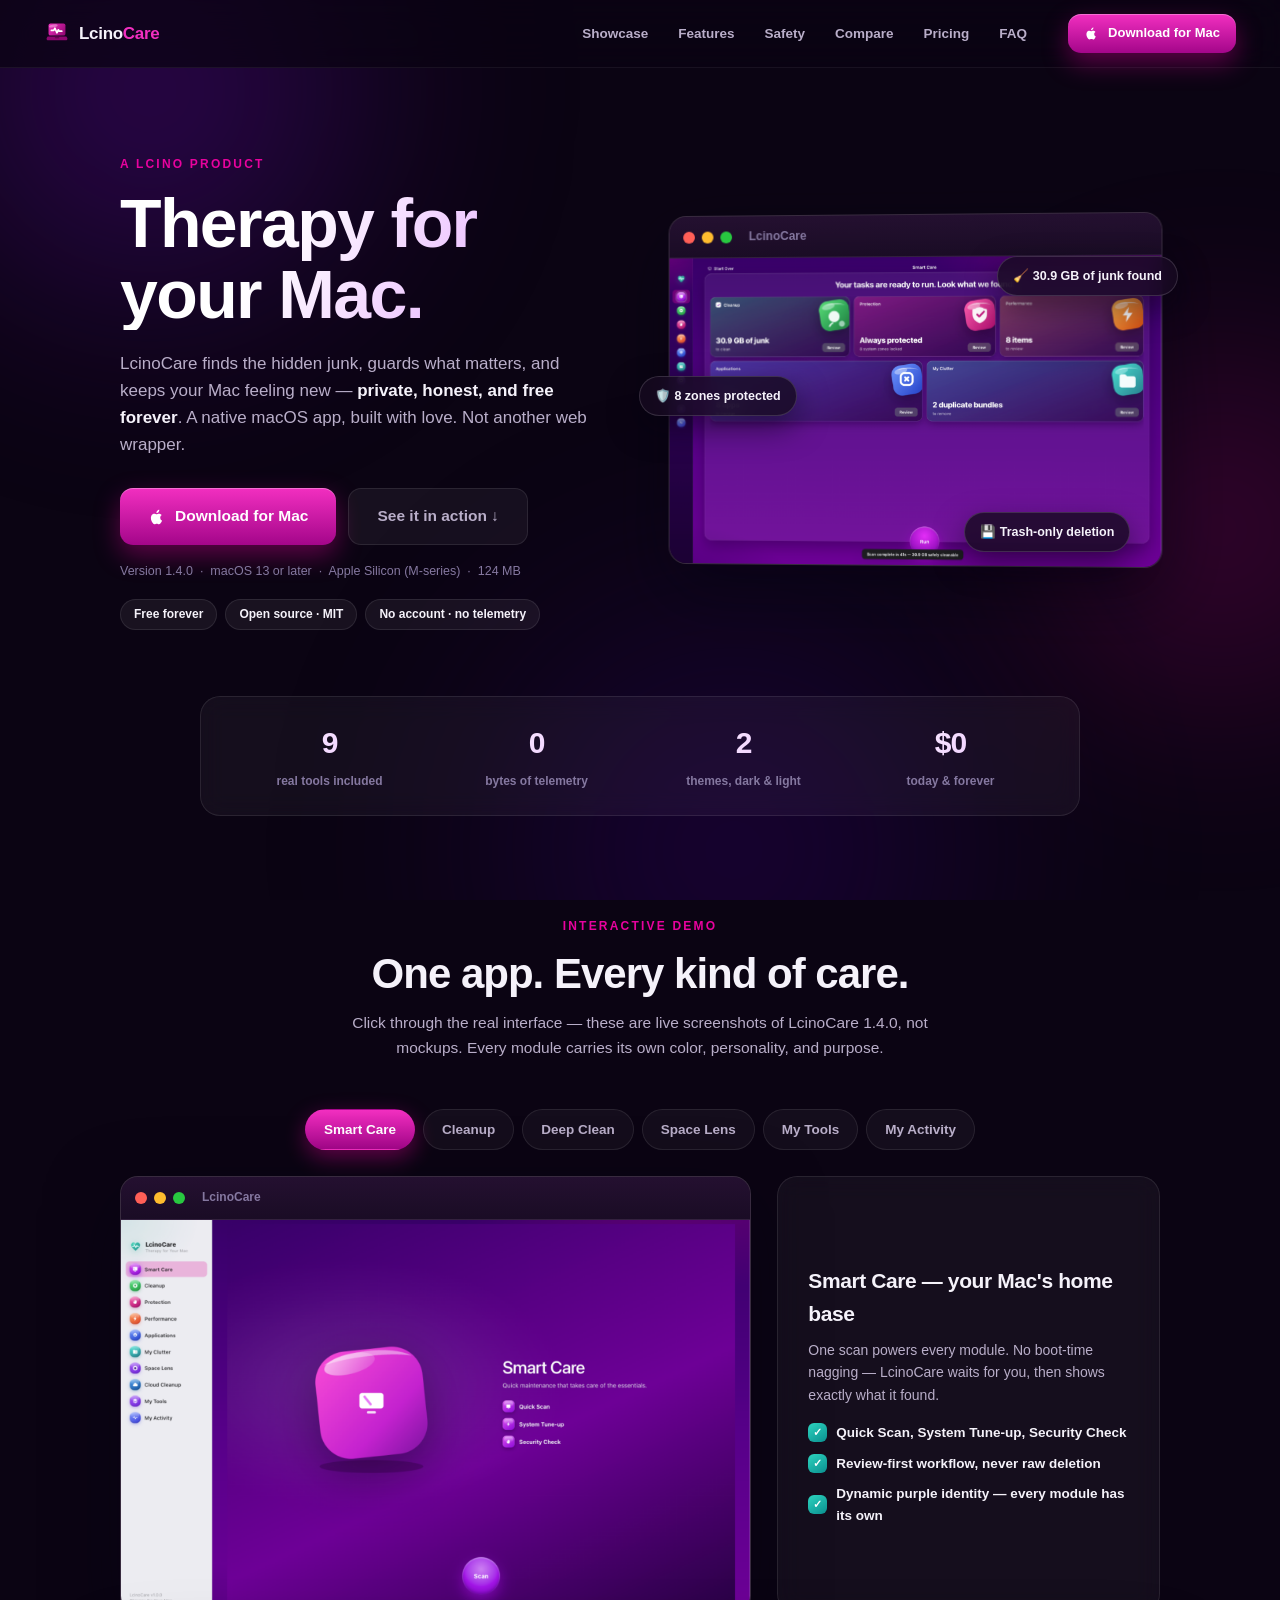
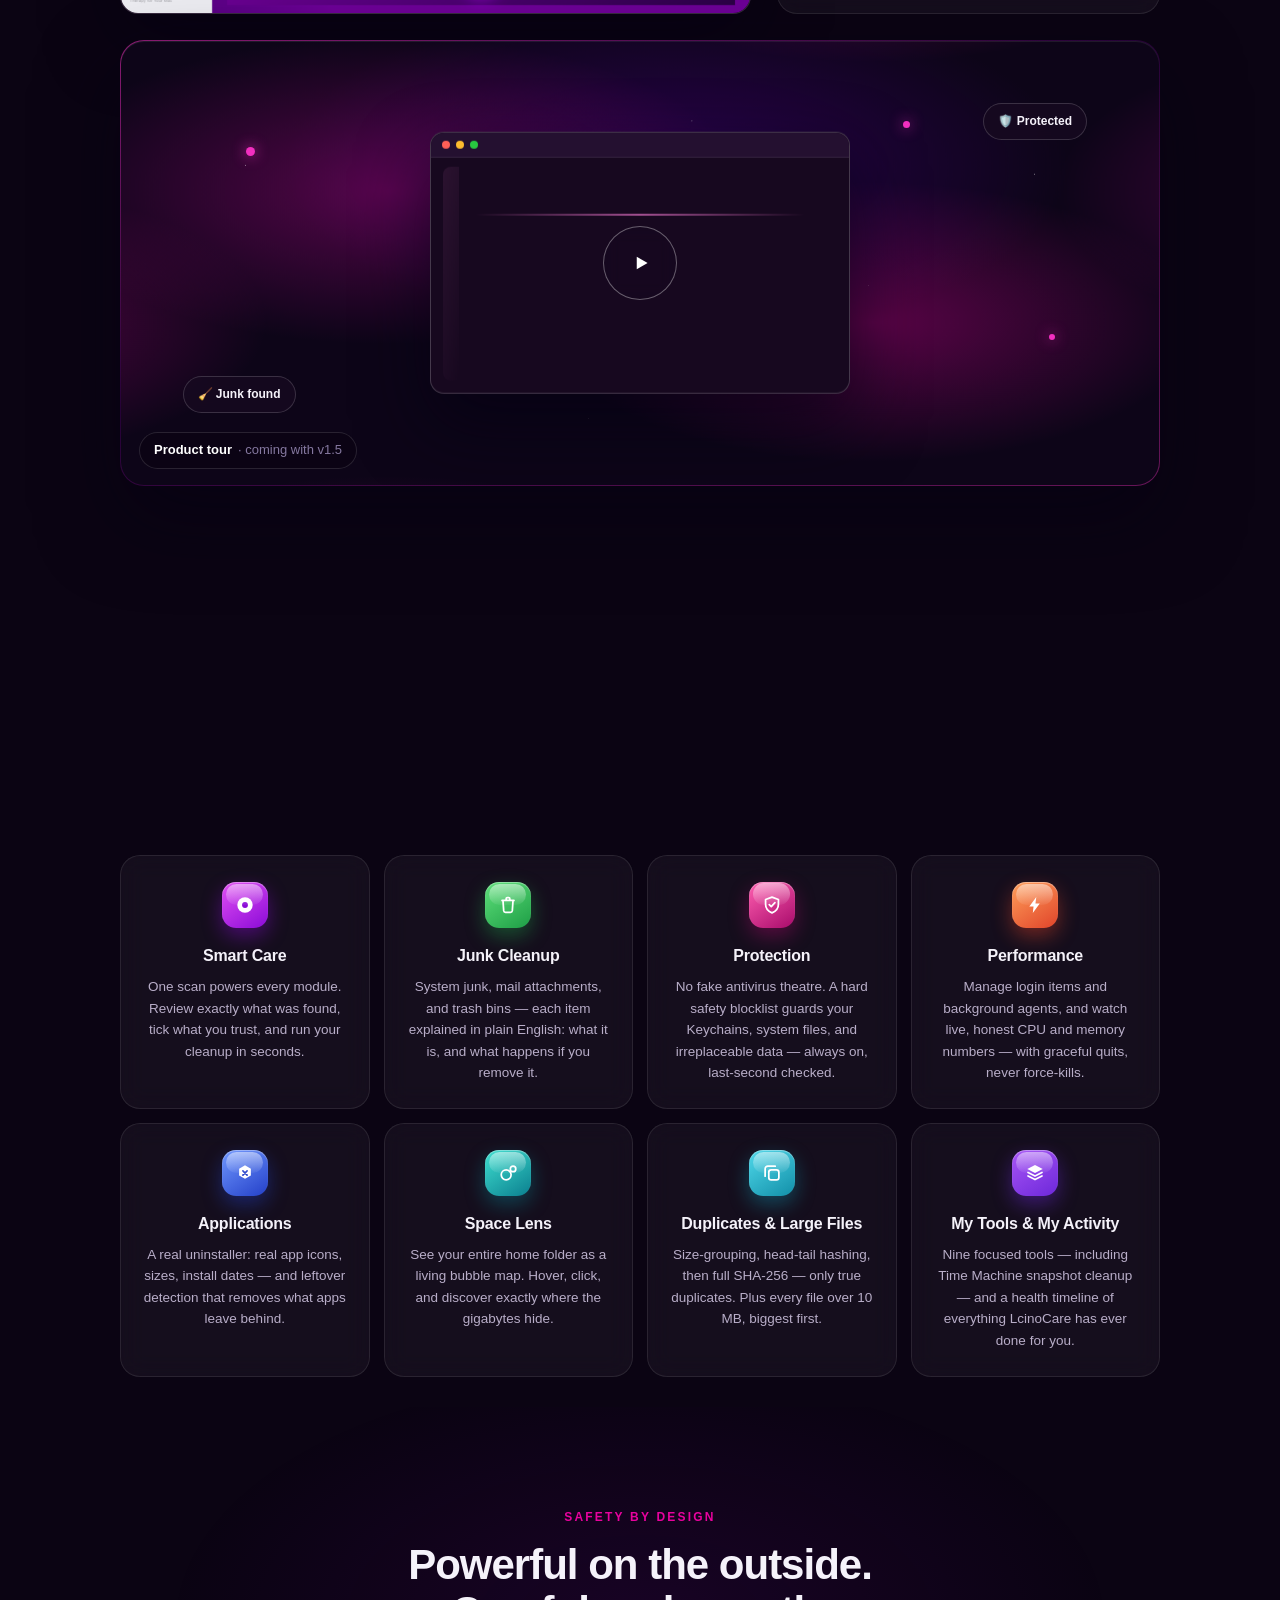
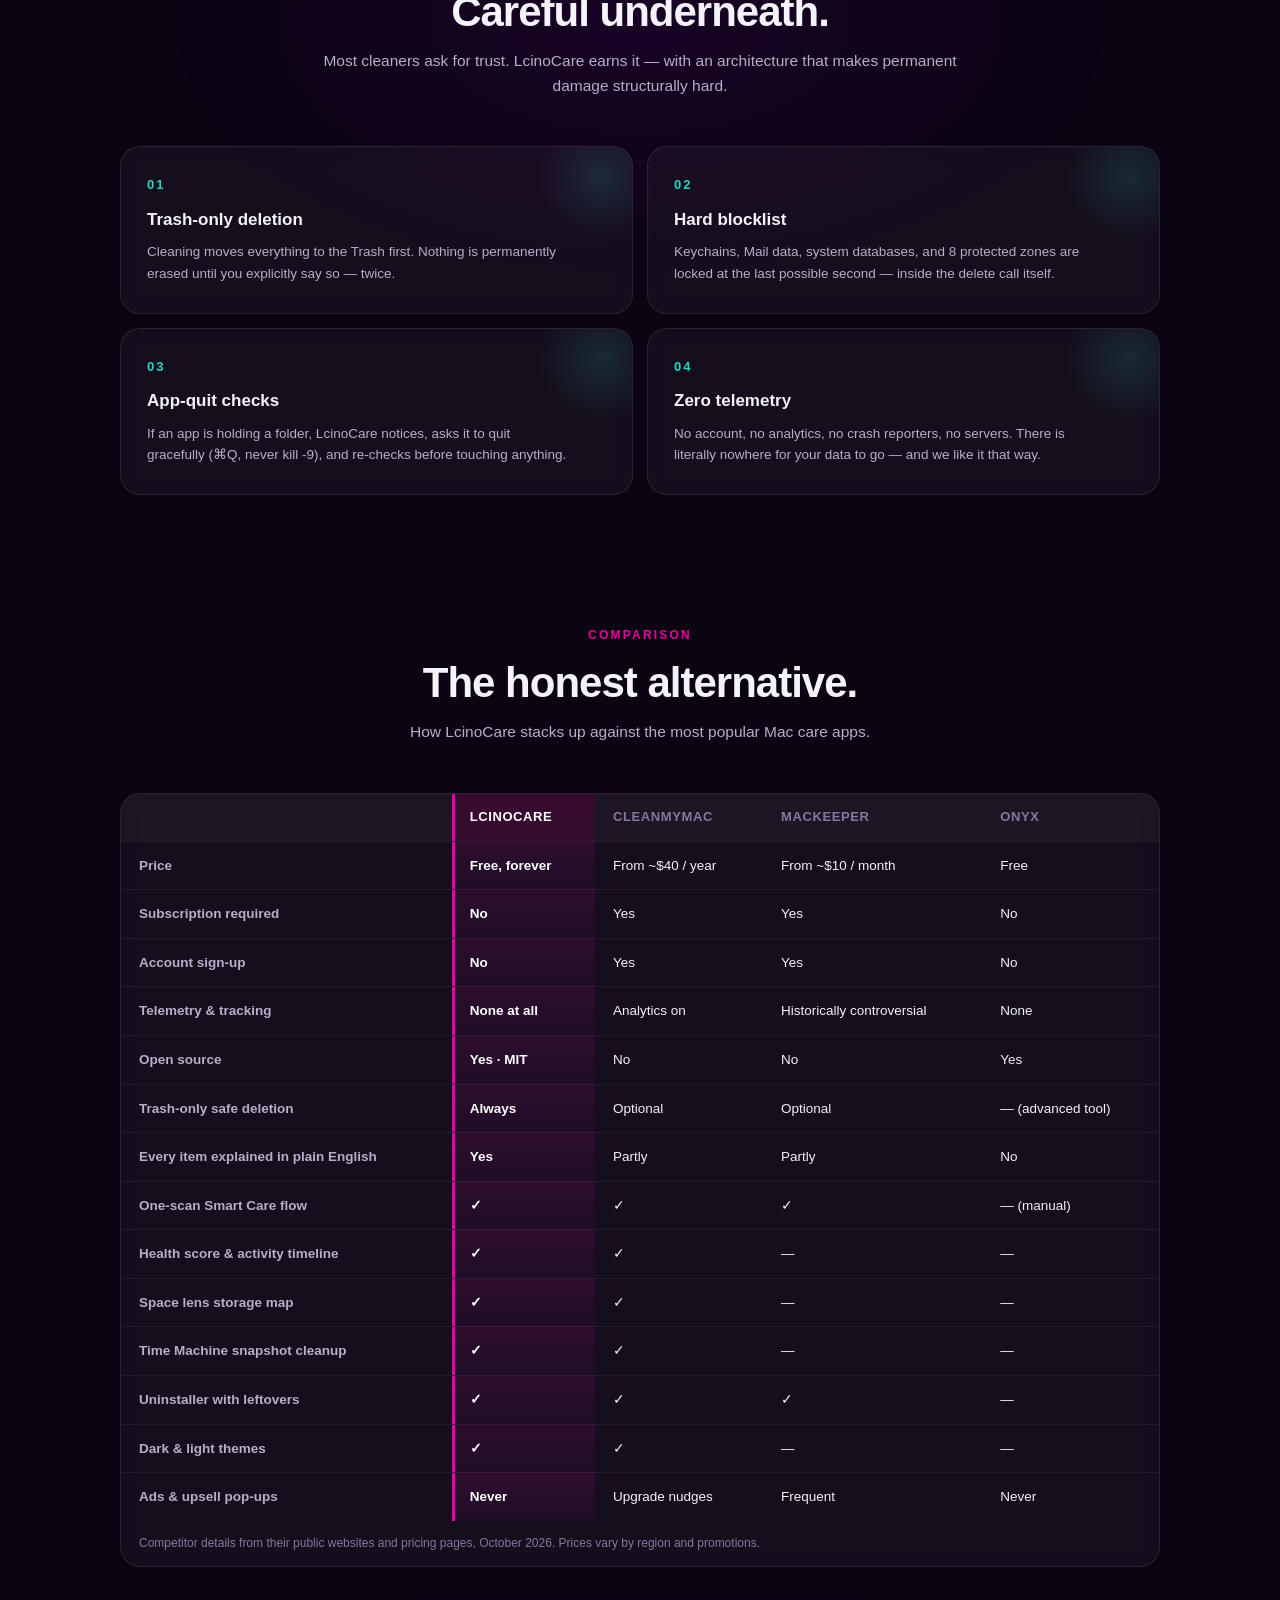
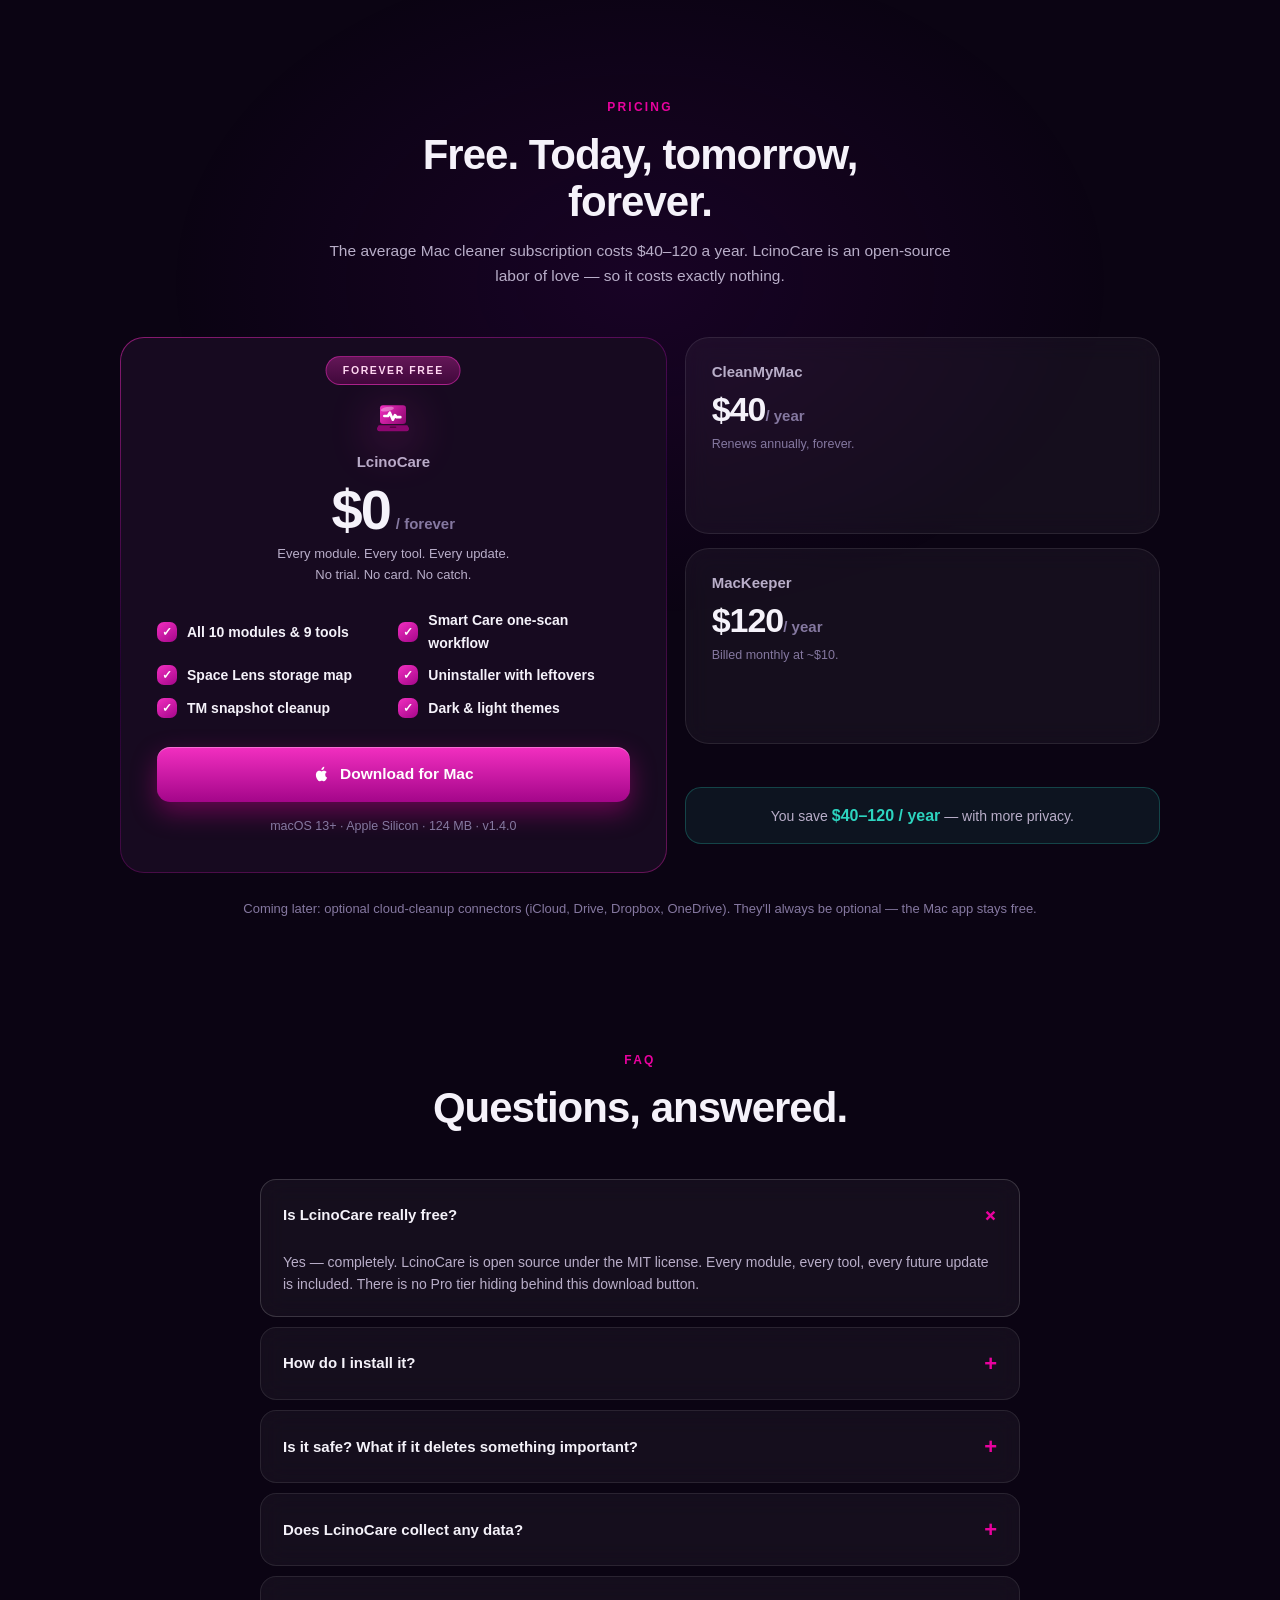
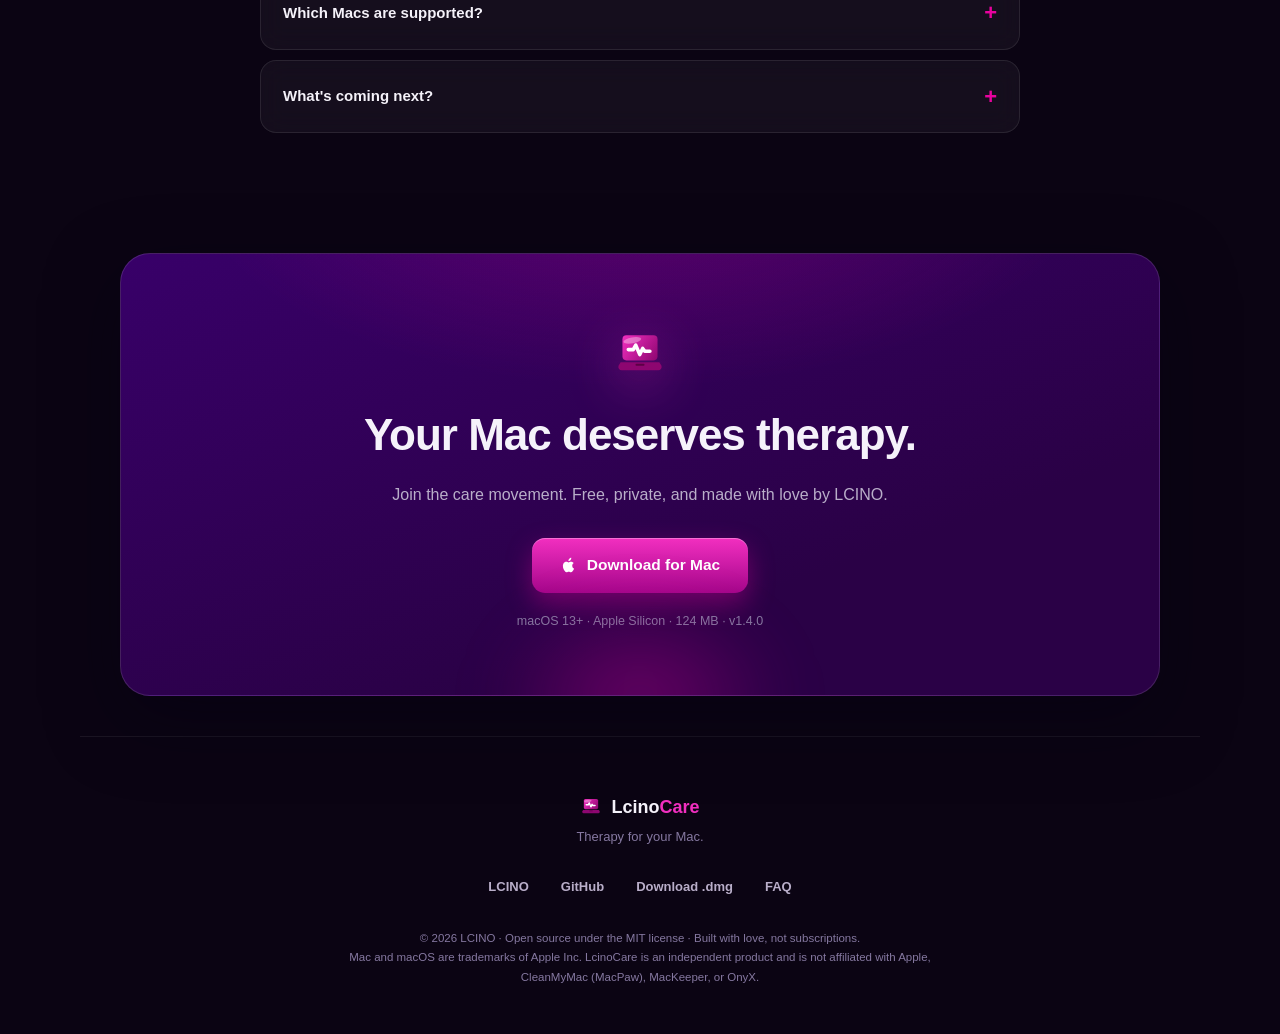
==== commit 7fe0b490: "Point download + GitHub links at LCINO/lcinocare releases" ====
--- a/index.html
+++ b/index.html
@@ -409,7 +409,7 @@
     <p class="foot-tag">Therapy for your Mac.</p>
     <nav class="foot-links">
       <a href="https://lcino.com" target="_blank" rel="noopener">LCINO</a>
-      <a href="https://github.com/lcino/lcinocare" target="_blank" rel="noopener">GitHub</a>
+      <a href="https://github.com/LCINO/lcinocare" target="_blank" rel="noopener">GitHub</a>
       <a data-dl href="#">Download .dmg</a>
       <a href="#faq">FAQ</a>
     </nav>
